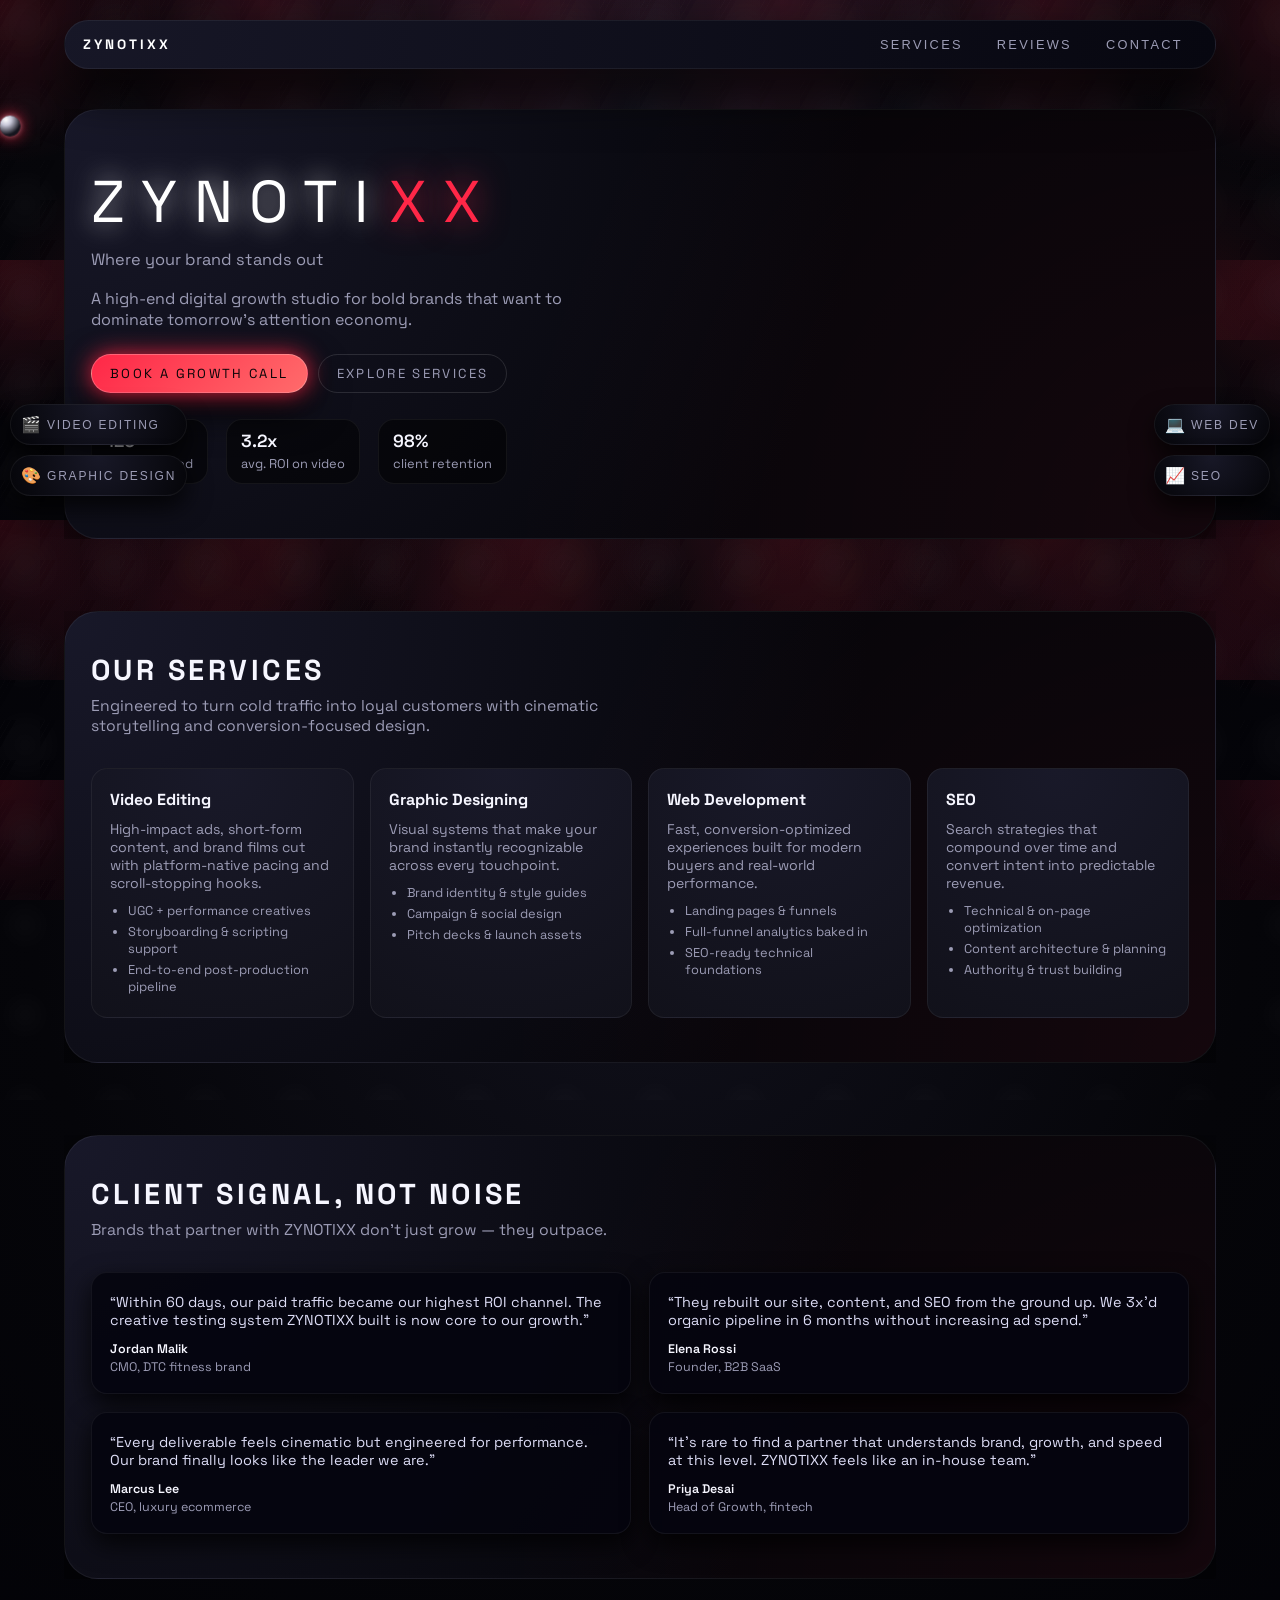
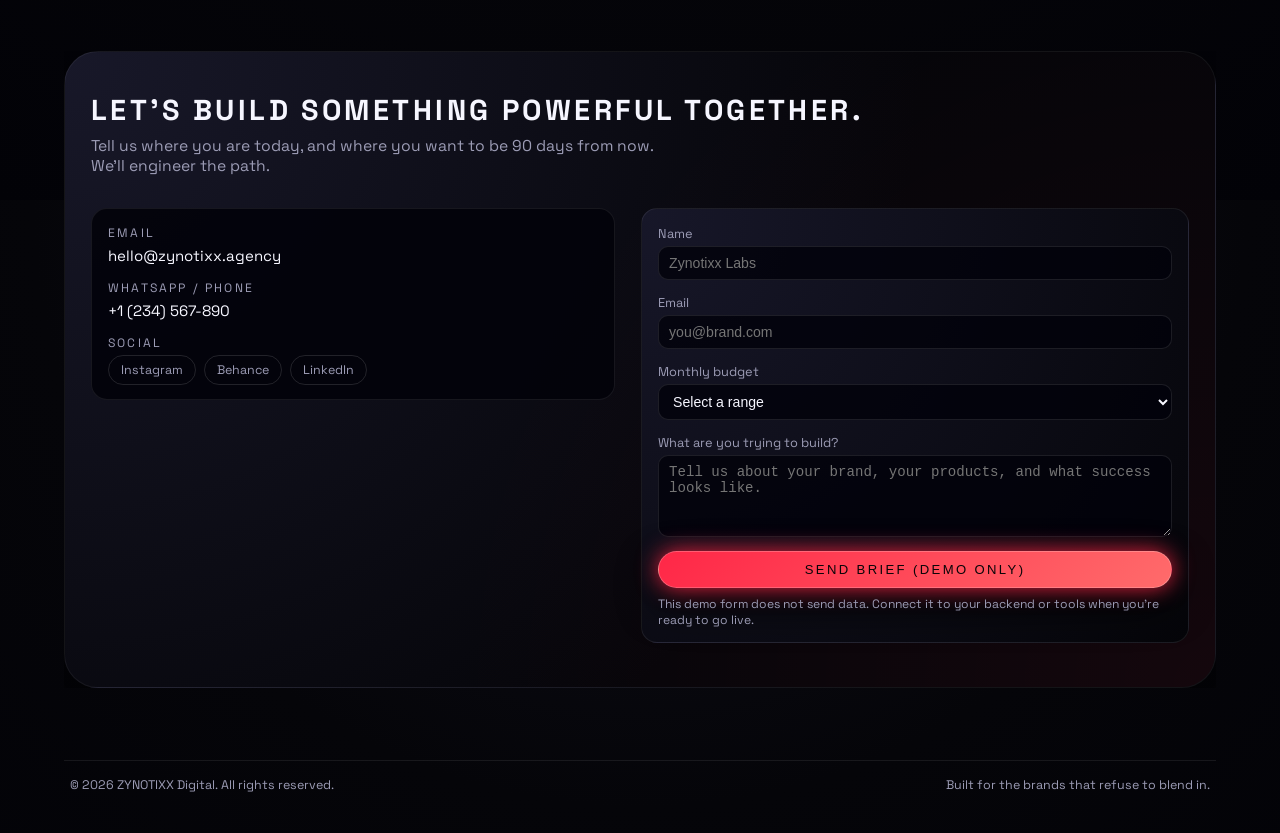
==== index.html @ 00a07950 "Initial ZYNOTIXX website" ====
<!DOCTYPE html>
<html lang="en">
  <head>
    <meta charset="UTF-8" />
    <meta name="viewport" content="width=device-width, initial-scale=1.0" />
    <title>ZYNOTIXX — Futuristic Digital Agency</title>
    <link rel="stylesheet" href="styles.css" />
    <link rel="preconnect" href="https://fonts.googleapis.com" />
    <link rel="preconnect" href="https://fonts.gstatic.com" crossorigin />
    <link
      href="https://fonts.googleapis.com/css2?family=Space+Grotesk:wght@300;400;600;700&display=swap"
      rel="stylesheet"
    />
  </head>
  <body>
    <div class="page-shell">
      <!-- Opening FX overlay -->
      <div class="opening-fx" id="openingFx">
        <div class="cannon cannon-left">
          <div class="cannon-body"></div>
          <div class="cannon-barrel"></div>
        </div>
        <div class="cannon cannon-right">
          <div class="cannon-body"></div>
          <div class="cannon-barrel"></div>
        </div>
        <div class="money-layer" id="moneyLayer"></div>
        <div class="opening-headline">
          <span class="opening-headline-main"
            >You’re in the right place.<br />Time to grow your business.</span
          >
        </div>
      </div>

      <!-- Cursor reactive hex background -->
      <div class="hex-grid" aria-hidden="true"></div>

      <!-- Metallic scroll sphere -->
      <div class="scroll-sphere" id="scrollSphere" aria-hidden="true"></div>

      <!-- Side service icons -->
      <aside class="side-icons side-icons-left">
        <button class="side-icon" data-target="#services">
          <span class="side-icon-glyph">🎬</span>
          <span class="side-icon-label">Video Editing</span>
        </button>
        <button class="side-icon" data-target="#services">
          <span class="side-icon-glyph">🎨</span>
          <span class="side-icon-label">Graphic Design</span>
        </button>
      </aside>
      <aside class="side-icons side-icons-right">
        <button class="side-icon" data-target="#services">
          <span class="side-icon-glyph">💻</span>
          <span class="side-icon-label">Web Dev</span>
        </button>
        <button class="side-icon" data-target="#services">
          <span class="side-icon-glyph">📈</span>
          <span class="side-icon-label">SEO</span>
        </button>
      </aside>

      <!-- Main content -->
      <header class="site-header">
        <div class="logo">ZYNOTIXX</div>
        <nav class="nav">
          <button class="nav-link" data-target="#services">Services</button>
          <button class="nav-link" data-target="#reviews">Reviews</button>
          <button class="nav-link" data-target="#contact">Contact</button>
        </nav>
      </header>

      <main>
        <!-- Hero -->
        <section class="section hero" id="hero" data-section>
          <div class="hero-inner">
            <div class="hero-title">
              <span class="hero-brand-main">
                <span class="hero-brand-zy">ZYNOTI</span
                ><span class="hero-brand-xx">XX</span>
              </span>
              <p class="hero-sub">Where your brand stands out</p>
            </div>
            <p class="hero-tagline">
              A high-end digital growth studio for bold brands that want to
              dominate tomorrow’s attention economy.
            </p>
            <div class="hero-cta-row">
              <a href="#contact" class="btn btn-primary">
                Book a growth call
              </a>
              <a href="#services" class="btn btn-ghost"> Explore services </a>
            </div>
            <div class="hero-metrics">
              <div class="metric">
                <span class="metric-value">120+</span>
                <span class="metric-label">brands scaled</span>
              </div>
              <div class="metric">
                <span class="metric-value">3.2x</span>
                <span class="metric-label">avg. ROI on video</span>
              </div>
              <div class="metric">
                <span class="metric-value">98%</span>
                <span class="metric-label">client retention</span>
              </div>
            </div>
          </div>
        </section>

        <!-- Services -->
        <section class="section section-services" id="services" data-section>
          <div class="section-header">
            <h2 class="section-title">Our Services</h2>
            <p class="section-subtitle">
              Engineered to turn cold traffic into loyal customers with cinematic
              storytelling and conversion-focused design.
            </p>
          </div>
          <div class="services-grid">
            <article class="service-card">
              <div class="service-glow"></div>
              <h3>Video Editing</h3>
              <p>
                High-impact ads, short-form content, and brand films cut with
                platform-native pacing and scroll-stopping hooks.
              </p>
              <ul>
                <li>UGC + performance creatives</li>
                <li>Storyboarding & scripting support</li>
                <li>End-to-end post-production pipeline</li>
              </ul>
            </article>
            <article class="service-card">
              <div class="service-glow"></div>
              <h3>Graphic Designing</h3>
              <p>
                Visual systems that make your brand instantly recognizable across
                every touchpoint.
              </p>
              <ul>
                <li>Brand identity & style guides</li>
                <li>Campaign & social design</li>
                <li>Pitch decks & launch assets</li>
              </ul>
            </article>
            <article class="service-card">
              <div class="service-glow"></div>
              <h3>Web Development</h3>
              <p>
                Fast, conversion-optimized experiences built for modern buyers
                and real-world performance.
              </p>
              <ul>
                <li>Landing pages & funnels</li>
                <li>Full-funnel analytics baked in</li>
                <li>SEO-ready technical foundations</li>
              </ul>
            </article>
            <article class="service-card">
              <div class="service-glow"></div>
              <h3>SEO</h3>
              <p>
                Search strategies that compound over time and convert intent into
                predictable revenue.
              </p>
              <ul>
                <li>Technical & on-page optimization</li>
                <li>Content architecture & planning</li>
                <li>Authority & trust building</li>
              </ul>
            </article>
          </div>
        </section>

        <!-- Reviews -->
        <section class="section section-reviews" id="reviews" data-section>
          <div class="section-header">
            <h2 class="section-title">Client Signal, Not Noise</h2>
            <p class="section-subtitle">
              Brands that partner with ZYNOTIXX don’t just grow — they outpace.
            </p>
          </div>
          <div class="reviews-grid">
            <article class="review-card">
              <p class="review-quote">
                “Within 60 days, our paid traffic became our highest ROI channel.
                The creative testing system ZYNOTIXX built is now core to our
                growth.”
              </p>
              <div class="review-meta">
                <span class="review-name">Jordan Malik</span>
                <span class="review-role">CMO, DTC fitness brand</span>
              </div>
            </article>
            <article class="review-card">
              <p class="review-quote">
                “They rebuilt our site, content, and SEO from the ground up. We
                3x’d organic pipeline in 6 months without increasing ad spend.”
              </p>
              <div class="review-meta">
                <span class="review-name">Elena Rossi</span>
                <span class="review-role">Founder, B2B SaaS</span>
              </div>
            </article>
            <article class="review-card">
              <p class="review-quote">
                “Every deliverable feels cinematic but engineered for
                performance. Our brand finally looks like the leader we are.”
              </p>
              <div class="review-meta">
                <span class="review-name">Marcus Lee</span>
                <span class="review-role">CEO, luxury ecommerce</span>
              </div>
            </article>
            <article class="review-card">
              <p class="review-quote">
                “It’s rare to find a partner that understands brand, growth, and
                speed at this level. ZYNOTIXX feels like an in-house team.”
              </p>
              <div class="review-meta">
                <span class="review-name">Priya Desai</span>
                <span class="review-role">Head of Growth, fintech</span>
              </div>
            </article>
          </div>
        </section>

        <!-- Contact -->
        <section class="section section-contact" id="contact" data-section>
          <div class="section-header">
            <h2 class="section-title">Let’s build something powerful together.</h2>
            <p class="section-subtitle">
              Tell us where you are today, and where you want to be 90 days from
              now. We’ll engineer the path.
            </p>
          </div>
          <div class="contact-layout">
            <div class="contact-details">
              <div class="contact-row">
                <span class="contact-label">Email</span>
                <a href="mailto:hello@zynotixx.agency" class="contact-value"
                  >hello@zynotixx.agency</a
                >
              </div>
              <div class="contact-row">
                <span class="contact-label">WhatsApp / Phone</span>
                <a href="tel:+1234567890" class="contact-value">+1 (234) 567-890</a>
              </div>
              <div class="contact-row">
                <span class="contact-label">Social</span>
                <div class="social-row">
                  <a href="#" class="social-pill">Instagram</a>
                  <a href="#" class="social-pill">Behance</a>
                  <a href="#" class="social-pill">LinkedIn</a>
                </div>
              </div>
            </div>
            <form class="contact-form" autocomplete="off">
              <div class="form-row">
                <label for="name">Name</label>
                <input id="name" name="name" type="text" placeholder="Zynotixx Labs" />
              </div>
              <div class="form-row">
                <label for="email">Email</label>
                <input
                  id="email"
                  name="email"
                  type="email"
                  placeholder="you@brand.com"
                  required
                />
              </div>
              <div class="form-row">
                <label for="budget">Monthly budget</label>
                <select id="budget" name="budget">
                  <option value="">Select a range</option>
                  <option value="3-5k">$3k – $5k</option>
                  <option value="5-10k">$5k – $10k</option>
                  <option value="10-25k">$10k – $25k</option>
                  <option value="25k+">$25k+</option>
                </select>
              </div>
              <div class="form-row">
                <label for="message">What are you trying to build?</label>
                <textarea
                  id="message"
                  name="message"
                  rows="4"
                  placeholder="Tell us about your brand, your products, and what success looks like."
                ></textarea>
              </div>
              <button type="submit" class="btn btn-primary btn-full">
                Send brief (demo only)
              </button>
              <p class="form-note">
                This demo form does not send data. Connect it to your backend or
                tools when you’re ready to go live.
              </p>
            </form>
          </div>
        </section>
      </main>

      <footer class="site-footer">
        <span>© <span id="year"></span> ZYNOTIXX Digital. All rights reserved.</span>
        <span>Built for the brands that refuse to blend in.</span>
      </footer>
    </div>

    <script src="script.js"></script>
  </body>
</html>
---- styles.css ----
:root {
  --bg: #050509;
  --bg-elevated: #0b0b12;
  --bg-soft: #11111a;
  --accent: #ff2747;
  --accent-soft: rgba(255, 39, 71, 0.3);
  --accent-glow: 0 0 32px rgba(255, 39, 71, 0.7);
  --text-main: #f6f6ff;
  --text-soft: #9c9cb5;
  --border-subtle: #202034;
  --radius-lg: 22px;
  --radius-md: 16px;
  --radius-pill: 999px;
  --shadow-soft: 0 24px 80px rgba(0, 0, 0, 0.7);
  --transition-fast: 160ms ease-out;
  --transition-med: 260ms ease-out;
}

*,
*::before,
*::after {
  box-sizing: border-box;
}

html,
body {
  margin: 0;
  padding: 0;
  height: 100%;
}

body {
  font-family: "Space Grotesk", system-ui, -apple-system, BlinkMacSystemFont,
    "Segoe UI", sans-serif;
  background: radial-gradient(circle at top, #11111c 0, #050509 55%, #020207 100%);
  color: var(--text-main);
  min-height: 100vh;
  overflow-x: hidden;
}

body,
button,
input,
select,
textarea {
  color: var(--text-main);
}

.page-shell {
  position: relative;
  min-height: 100vh;
  padding: 20px 5vw 40px;
}

/* Opening FX --------------------------------------------------------------- */

.opening-fx {
  position: fixed;
  inset: 0;
  background: radial-gradient(circle at top, #0f0f1d 0, #020208 60%);
  display: flex;
  align-items: center;
  justify-content: center;
  pointer-events: none;
  z-index: 40;
  opacity: 1;
  transition: opacity 800ms ease-out 200ms;
}

.opening-fx.is-hidden {
  opacity: 0;
}

.opening-headline {
  text-align: center;
  max-width: 720px;
  padding: 28px 32px;
  border-radius: var(--radius-lg);
  border: 1px solid rgba(255, 255, 255, 0.08);
  background: radial-gradient(circle at top, rgba(255, 255, 255, 0.08), #050510);
  box-shadow: 0 0 120px rgba(0, 0, 0, 0.9);
}

.opening-headline-main {
  font-size: clamp(1.4rem, 2.1vw, 1.9rem);
  line-height: 1.35;
  font-weight: 600;
  text-transform: uppercase;
  letter-spacing: 0.07em;
}

.cannon {
  position: absolute;
  bottom: 12px;
  width: 180px;
  height: 140px;
  display: flex;
  align-items: flex-end;
  justify-content: center;
  pointer-events: none;
}

.cannon-left {
  left: 4vw;
  transform-origin: left bottom;
}

.cannon-right {
  right: 4vw;
  transform-origin: right bottom;
}

.cannon-body {
  width: 120px;
  height: 50px;
  background: radial-gradient(circle at top, #2c2c3f, #101018);
  border-radius: 40px;
  border: 1px solid rgba(255, 255, 255, 0.08);
  box-shadow: 0 18px 40px rgba(0, 0, 0, 0.9);
}

.cannon-barrel {
  position: absolute;
  bottom: 40px;
  width: 90px;
  height: 22px;
  background: linear-gradient(90deg, #ff2747, #ff6b6b);
  border-radius: 20px;
  transform-origin: left center;
}

.cannon-right .cannon-barrel {
  transform-origin: right center;
}

.opening-fx.has-fired .cannon-left {
  animation: cannon-kick-left 560ms cubic-bezier(0.19, 1, 0.22, 1) forwards;
}

.opening-fx.has-fired .cannon-right {
  animation: cannon-kick-right 560ms cubic-bezier(0.19, 1, 0.22, 1) forwards;
}

@keyframes cannon-kick-left {
  0% {
    transform: translateY(0) rotate(0deg);
  }
  40% {
    transform: translateY(-10px) rotate(-10deg);
  }
  100% {
    transform: translateY(0) rotate(0deg);
  }
}

@keyframes cannon-kick-right {
  0% {
    transform: translateY(0) rotate(0deg);
  }
  40% {
    transform: translateY(-10px) rotate(10deg);
  }
  100% {
    transform: translateY(0) rotate(0deg);
  }
}

.money-layer {
  position: absolute;
  inset: 0;
  overflow: hidden;
  pointer-events: none;
}

.money-particle {
  position: absolute;
  width: 26px;
  height: 14px;
  background: linear-gradient(135deg, #19ff9c, #0ccf6c);
  border-radius: 4px;
  box-shadow: 0 0 16px rgba(25, 255, 156, 0.7);
  opacity: 0;
}

/* Hex background ----------------------------------------------------------- */

.hex-grid {
  position: fixed;
  inset: 0;
  z-index: -1;
  background-image: radial-gradient(
      circle at 0 0,
      rgba(255, 39, 71, 0.18),
      transparent 45%
    ),
    radial-gradient(circle at 100% 0, rgba(255, 39, 71, 0.16), transparent 50%),
    radial-gradient(circle at 50% 100%, rgba(255, 39, 71, 0.12), transparent 50%),
    linear-gradient(
      120deg,
      transparent 0 7%,
      rgba(255, 255, 255, 0.03) 8%,
      transparent 9% 16%,
      rgba(255, 255, 255, 0.02) 17%,
      transparent 18% 25%,
      rgba(255, 255, 255, 0.01) 26%
    );
  background-size: 260px 260px, 260px 260px, 340px 340px, 40px 40px;
  opacity: 0.85;
}

.hex-grid::before {
  content: "";
  position: absolute;
  inset: -200px;
  background-image: radial-gradient(
      circle,
      rgba(255, 255, 255, 0.13) 0,
      transparent 52%
    );
  background-size: 90px 90px;
  mix-blend-mode: screen;
  opacity: 0.18;
  transform-origin: center;
  animation: hex-pulse 11s ease-in-out infinite alternate;
}

@keyframes hex-pulse {
  0% {
    transform: translate3d(0, 0, 0) scale(1);
  }
  100% {
    transform: translate3d(0, -40px, 0) scale(1.04);
  }
}

/* Metallic Scroll Sphere --------------------------------------------------- */

.scroll-sphere {
  position: fixed;
  width: 52px;
  height: 52px;
  border-radius: 50%;
  background: radial-gradient(circle at 30% 20%, #ffffff, #c7c7d8 25%, #15151e 68%);
  box-shadow:
    0 0 40px rgba(255, 39, 71, 0.9),
    0 0 12px rgba(255, 255, 255, 0.5);
  pointer-events: none;
  z-index: 5;
  opacity: 0;
  transform: translate3d(-80px, 80px, 0) scale(0.4);
}

.scroll-sphere.is-active {
  opacity: 1;
  animation: sphere-flight 850ms cubic-bezier(0.19, 1, 0.22, 1);
}

@keyframes sphere-flight {
  0% {
    transform: translate3d(-80px, 80px, 0) scale(0.4);
  }
  70% {
    transform: translate3d(40vw, -40vh, 0) scale(1);
  }
  100% {
    transform: translate3d(60vw, -60vh, 0) scale(0.7);
    opacity: 0;
  }
}

/* Header / Nav ------------------------------------------------------------- */

.site-header {
  position: sticky;
  top: 12px;
  z-index: 10;
  display: flex;
  align-items: center;
  justify-content: space-between;
  padding: 10px 18px;
  margin-bottom: 26px;
  border-radius: var(--radius-pill);
  background: radial-gradient(circle at top left, #171727, #070710);
  border: 1px solid rgba(255, 255, 255, 0.06);
  backdrop-filter: blur(26px);
  box-shadow: 0 24px 50px rgba(0, 0, 0, 0.75);
}

.logo {
  font-weight: 700;
  letter-spacing: 0.22em;
  font-size: 0.85rem;
  text-transform: uppercase;
  color: #ffffff;
}

.nav {
  display: flex;
  gap: 6px;
}

.nav-link {
  border: none;
  outline: none;
  padding: 6px 14px;
  border-radius: 999px;
  font-size: 0.8rem;
  text-transform: uppercase;
  letter-spacing: 0.18em;
  background: transparent;
  color: var(--text-soft);
  cursor: pointer;
  transition:
    background var(--transition-fast),
    color var(--transition-fast),
    transform var(--transition-fast);
}

.nav-link:hover {
  background: rgba(255, 255, 255, 0.06);
  color: #fff;
  transform: translateY(-1px);
}

/* Side icons --------------------------------------------------------------- */

.side-icons {
  position: fixed;
  top: 50%;
  transform: translateY(-50%);
  display: flex;
  flex-direction: column;
  gap: 10px;
  z-index: 6;
}

.side-icons-left {
  left: 10px;
}

.side-icons-right {
  right: 10px;
}

.side-icon {
  border: 1px solid rgba(255, 255, 255, 0.06);
  background: radial-gradient(circle at top, #181827, #050509);
  border-radius: 999px;
  padding: 10px;
  display: flex;
  align-items: center;
  gap: 6px;
  cursor: pointer;
  box-shadow: 0 12px 24px rgba(0, 0, 0, 0.75);
  transition:
    transform var(--transition-med),
    box-shadow var(--transition-med),
    border-color var(--transition-med),
    background var(--transition-med);
}

.side-icon-glyph {
  font-size: 1rem;
}

.side-icon-label {
  font-size: 0.75rem;
  text-transform: uppercase;
  letter-spacing: 0.15em;
  color: var(--text-soft);
  white-space: nowrap;
}

.side-icon:hover {
  transform: translateY(-3px) scale(1.02);
  border-color: rgba(255, 39, 71, 0.8);
  box-shadow:
    0 0 18px rgba(255, 39, 71, 0.7),
    0 16px 32px rgba(0, 0, 0, 0.9);
  background: radial-gradient(circle at top, #20172b, #050509);
}

/* Sections ----------------------------------------------------------------- */

.section {
  position: relative;
  margin: 72px auto;
  padding: 40px 26px 44px;
  max-width: 1160px;
  border-radius: 34px;
  background: radial-gradient(circle at top left, #181829, #050509 65%);
  border: 1px solid rgba(255, 255, 255, 0.06);
  box-shadow: var(--shadow-soft);
  overflow: hidden;
}

.section::before {
  content: "";
  position: absolute;
  inset: 0;
  background: radial-gradient(
    circle at bottom right,
    rgba(255, 39, 71, 0.18),
    transparent 58%
  );
  opacity: 0.34;
  pointer-events: none;
}

.section-header {
  position: relative;
  z-index: 1;
  margin-bottom: 32px;
}

.section-title {
  font-size: 1.8rem;
  margin: 0 0 8px;
  letter-spacing: 0.12em;
  text-transform: uppercase;
}

.section-subtitle {
  margin: 0;
  color: var(--text-soft);
  max-width: 580px;
  font-size: 0.98rem;
}

/* Hero --------------------------------------------------------------------- */

.hero {
  margin-top: 40px;
  padding-top: 54px;
  padding-bottom: 54px;
}

.hero-inner {
  position: relative;
  z-index: 1;
}

.hero-title {
  margin-bottom: 16px;
}

.hero-brand-main {
  display: inline-flex;
  align-items: baseline;
  gap: 4px;
  font-size: clamp(2.8rem, 4.6vw, 4.2rem);
  letter-spacing: 0.28em;
  text-transform: uppercase;
}

.hero-brand-zy {
  color: #ffffff;
  text-shadow: 0 0 26px rgba(255, 255, 255, 0.7);
}

.hero-brand-xx {
  color: var(--accent);
  text-shadow: var(--accent-glow);
}

.hero-sub {
  margin: 10px 0 0;
  font-size: 1.02rem;
  color: var(--text-soft);
}

.hero-tagline {
  margin: 18px 0 24px;
  font-size: 1rem;
  max-width: 540px;
  color: var(--text-soft);
}

.hero-cta-row {
  display: flex;
  flex-wrap: wrap;
  gap: 10px;
  margin-bottom: 26px;
}

.hero-metrics {
  display: flex;
  flex-wrap: wrap;
  gap: 18px;
}

.metric {
  padding: 10px 14px;
  border-radius: 16px;
  border: 1px solid rgba(255, 255, 255, 0.06);
  background: rgba(0, 0, 0, 0.5);
}

.metric-value {
  display: block;
  font-weight: 600;
  font-size: 1.1rem;
}

.metric-label {
  font-size: 0.8rem;
  color: var(--text-soft);
}

/* Buttons ------------------------------------------------------------------ */

.btn {
  display: inline-flex;
  align-items: center;
  justify-content: center;
  gap: 8px;
  padding: 10px 18px;
  border-radius: 999px;
  font-size: 0.82rem;
  letter-spacing: 0.18em;
  text-transform: uppercase;
  border: 1px solid transparent;
  cursor: pointer;
  text-decoration: none;
  transition:
    transform var(--transition-med),
    box-shadow var(--transition-med),
    background var(--transition-med),
    color var(--transition-med),
    border-color var(--transition-med);
}

.btn-primary {
  background: linear-gradient(135deg, #ff2747, #ff6b6b);
  color: #0a0508;
  border-color: rgba(255, 255, 255, 0.22);
  box-shadow:
    0 0 22px rgba(255, 39, 71, 0.9),
    0 16px 40px rgba(0, 0, 0, 0.9);
}

.btn-primary:hover {
  transform: translateY(-2px) scale(1.03);
  box-shadow:
    0 0 30px rgba(255, 39, 71, 1),
    0 24px 52px rgba(0, 0, 0, 0.95);
}

.btn-ghost {
  background: transparent;
  color: var(--text-soft);
  border-color: rgba(255, 255, 255, 0.12);
}

.btn-ghost:hover {
  background: rgba(255, 255, 255, 0.06);
  color: #fff;
  transform: translateY(-2px);
}

.btn-full {
  width: 100%;
}

/* Services ----------------------------------------------------------------- */

.services-grid {
  position: relative;
  z-index: 1;
  display: grid;
  grid-template-columns: repeat(4, minmax(0, 1fr));
  gap: 16px;
}

.service-card {
  position: relative;
  padding: 20px 18px 22px;
  border-radius: var(--radius-md);
  background: radial-gradient(circle at top, #191929, var(--bg-soft));
  border: 1px solid rgba(255, 255, 255, 0.06);
  overflow: hidden;
  cursor: default;
  transition:
    transform var(--transition-med),
    box-shadow var(--transition-med),
    border-color var(--transition-med),
    background var(--transition-med);
}

.service-card h3 {
  margin: 0 0 10px;
  font-size: 1rem;
}

.service-card p {
  margin: 0 0 10px;
  font-size: 0.88rem;
  color: var(--text-soft);
}

.service-card ul {
  margin: 0;
  padding-left: 18px;
  font-size: 0.8rem;
  color: var(--text-soft);
}

.service-card li + li {
  margin-top: 4px;
}

.service-glow {
  position: absolute;
  inset: -40%;
  background: radial-gradient(circle at 0 0, var(--accent-soft), transparent 58%);
  mix-blend-mode: screen;
  opacity: 0;
  transition: opacity var(--transition-med);
}

.service-card:hover {
  transform: translateY(-6px);
  border-color: rgba(255, 39, 71, 0.9);
  box-shadow:
    0 0 30px rgba(255, 39, 71, 0.5),
    0 26px 70px rgba(0, 0, 0, 0.95);
  background: radial-gradient(circle at top left, #24182b, var(--bg-soft));
}

.service-card:hover .service-glow {
  opacity: 1;
}

/* Reviews ------------------------------------------------------------------ */

.reviews-grid {
  position: relative;
  z-index: 1;
  display: grid;
  grid-template-columns: repeat(2, minmax(0, 1fr));
  gap: 18px;
}

.review-card {
  padding: 20px 18px 18px;
  border-radius: var(--radius-md);
  background: rgba(5, 5, 15, 0.9);
  border: 1px solid rgba(255, 255, 255, 0.06);
  box-shadow: 0 10px 26px rgba(0, 0, 0, 0.8);
  transition:
    transform var(--transition-med),
    box-shadow var(--transition-med),
    border-color var(--transition-med),
    background var(--transition-med);
}

.review-quote {
  margin: 0 0 12px;
  font-size: 0.9rem;
  color: #ddddf6;
}

.review-meta {
  display: flex;
  flex-direction: column;
  gap: 2px;
  font-size: 0.78rem;
}

.review-name {
  font-weight: 600;
}

.review-role {
  color: var(--text-soft);
}

.review-card:hover {
  transform: translateY(-6px);
  border-color: rgba(255, 255, 255, 0.16);
  box-shadow:
    0 0 20px rgba(255, 255, 255, 0.08),
    0 20px 50px rgba(0, 0, 0, 0.9);
  background: radial-gradient(circle at top left, #191927, #05050d);
}

/* Contact ------------------------------------------------------------------ */

.contact-layout {
  position: relative;
  z-index: 1;
  display: grid;
  grid-template-columns: minmax(0, 1.1fr) minmax(0, 1.15fr);
  gap: 26px;
  align-items: flex-start;
}

.contact-details {
  padding: 16px 16px 14px;
  border-radius: var(--radius-md);
  border: 1px solid rgba(255, 255, 255, 0.08);
  background: rgba(3, 3, 10, 0.9);
}

.contact-row + .contact-row {
  margin-top: 14px;
}

.contact-label {
  display: block;
  font-size: 0.76rem;
  text-transform: uppercase;
  letter-spacing: 0.18em;
  color: var(--text-soft);
  margin-bottom: 4px;
}

.contact-value {
  font-size: 0.94rem;
  text-decoration: none;
  color: var(--text-main);
}

.contact-value:hover {
  color: var(--accent);
}

.social-row {
  display: flex;
  flex-wrap: wrap;
  gap: 8px;
}

.social-pill {
  display: inline-flex;
  align-items: center;
  justify-content: center;
  padding: 6px 12px;
  border-radius: var(--radius-pill);
  border: 1px solid rgba(255, 255, 255, 0.12);
  font-size: 0.78rem;
  color: var(--text-soft);
  text-decoration: none;
  transition:
    background var(--transition-fast),
    color var(--transition-fast),
    border-color var(--transition-fast),
    transform var(--transition-fast);
}

.social-pill:hover {
  background: rgba(255, 255, 255, 0.08);
  color: #fff;
  border-color: rgba(255, 39, 71, 0.8);
  transform: translateY(-1px);
}

.contact-form {
  padding: 16px 16px 14px;
  border-radius: var(--radius-md);
  border: 1px solid rgba(255, 255, 255, 0.08);
  background: radial-gradient(circle at top left, #171729, #050509);
}

.form-row {
  display: flex;
  flex-direction: column;
  gap: 4px;
  margin-bottom: 14px;
}

.form-row label {
  font-size: 0.8rem;
  color: var(--text-soft);
}

input,
select,
textarea {
  border-radius: 10px;
  border: 1px solid rgba(255, 255, 255, 0.1);
  background: rgba(2, 2, 10, 0.8);
  padding: 8px 10px;
  font-size: 0.88rem;
  outline: none;
  transition:
    border-color var(--transition-fast),
    box-shadow var(--transition-fast),
    background var(--transition-fast);
}

input:focus,
select:focus,
textarea:focus {
  border-color: rgba(255, 39, 71, 0.9);
  box-shadow: 0 0 0 1px rgba(255, 39, 71, 0.9);
  background: rgba(4, 4, 14, 0.95);
}

.form-note {
  margin: 8px 0 0;
  font-size: 0.76rem;
  color: var(--text-soft);
}

/* Footer ------------------------------------------------------------------- */

.site-footer {
  max-width: 1160px;
  margin: 24px auto 0;
  padding: 16px 6px 0;
  border-top: 1px solid rgba(255, 255, 255, 0.08);
  font-size: 0.78rem;
  color: var(--text-soft);
  display: flex;
  flex-wrap: wrap;
  gap: 8px;
  justify-content: space-between;
}

/* Section unfold effect (pseudo) ------------------------------------------- */

[data-section] {
  opacity: 0;
  transform-origin: bottom left;
  transform: perspective(900px) rotateX(7deg) translateY(40px);
  clip-path: polygon(0 4%, 100% 0, 100% 100%, 0 100%);
  transition:
    opacity 580ms cubic-bezier(0.19, 1, 0.22, 1),
    transform 580ms cubic-bezier(0.19, 1, 0.22, 1),
    clip-path 580ms cubic-bezier(0.19, 1, 0.22, 1);
}

[data-section].is-visible {
  opacity: 1;
  transform: perspective(900px) rotateX(0deg) translateY(0);
  clip-path: polygon(0 0, 100% 0, 100% 100%, 0 100%);
}

/* Responsive --------------------------------------------------------------- */

@media (max-width: 960px) {
  .page-shell {
    padding-inline: 16px;
  }

  .section {
    padding-inline: 18px;
  }

  .services-grid {
    grid-template-columns: repeat(2, minmax(0, 1fr));
  }

  .contact-layout {
    grid-template-columns: minmax(0, 1fr);
  }

  .contact-details,
  .contact-form {
    padding-inline: 14px;
  }
}

@media (max-width: 720px) {
  .site-header {
    padding-inline: 14px;
  }

  .nav-link {
    display: none;
  }

  .section {
    margin-block: 44px;
  }

  .hero-brand-main {
    letter-spacing: 0.16em;
  }

  .hero-metrics {
    gap: 10px;
  }

  .metric {
    padding: 8px 10px;
  }

  .services-grid {
    grid-template-columns: minmax(0, 1fr);
  }

  .reviews-grid {
    grid-template-columns: minmax(0, 1fr);
  }

  .side-icons {
    display: none;
  }

  .opening-headline {
    margin-inline: 16px;
  }
}

@media (max-width: 520px) {
  .logo {
    font-size: 0.78rem;
    letter-spacing: 0.18em;
  }

  .hero {
    padding-inline: 16px;
  }
}
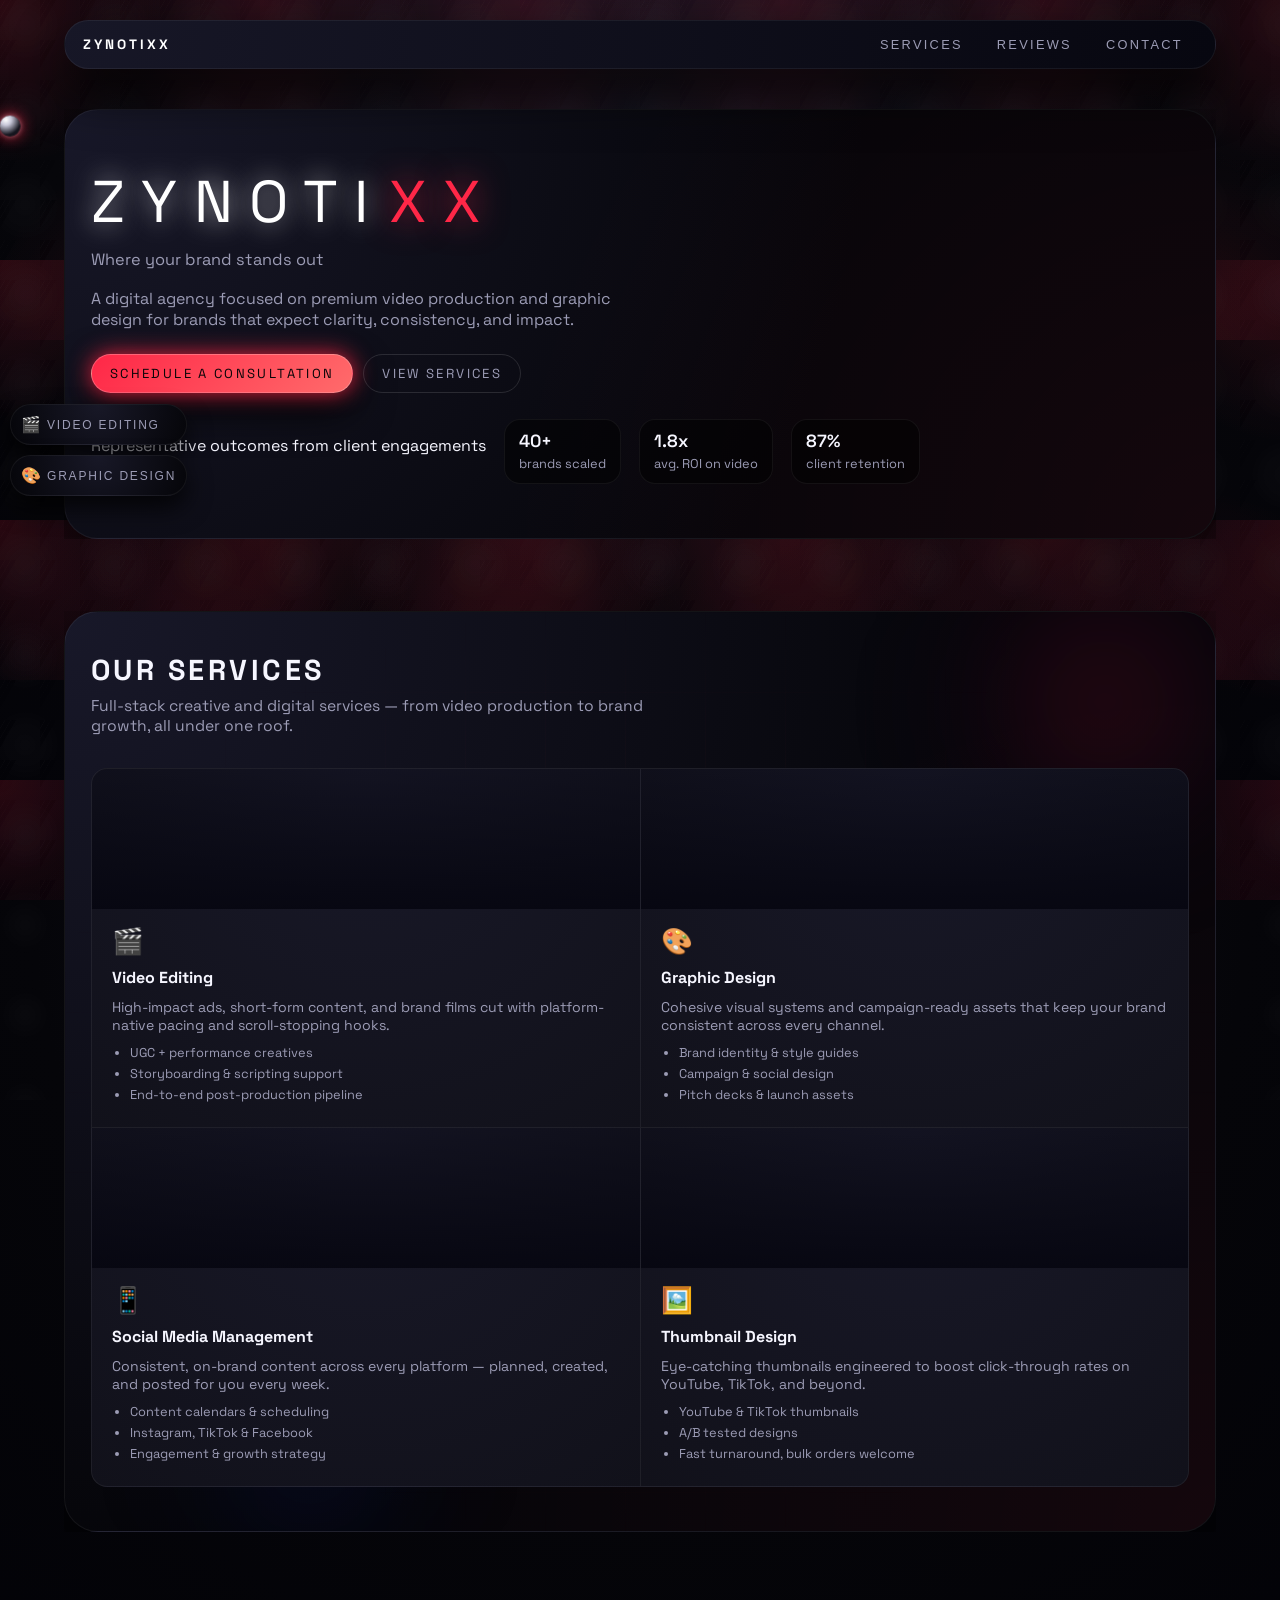
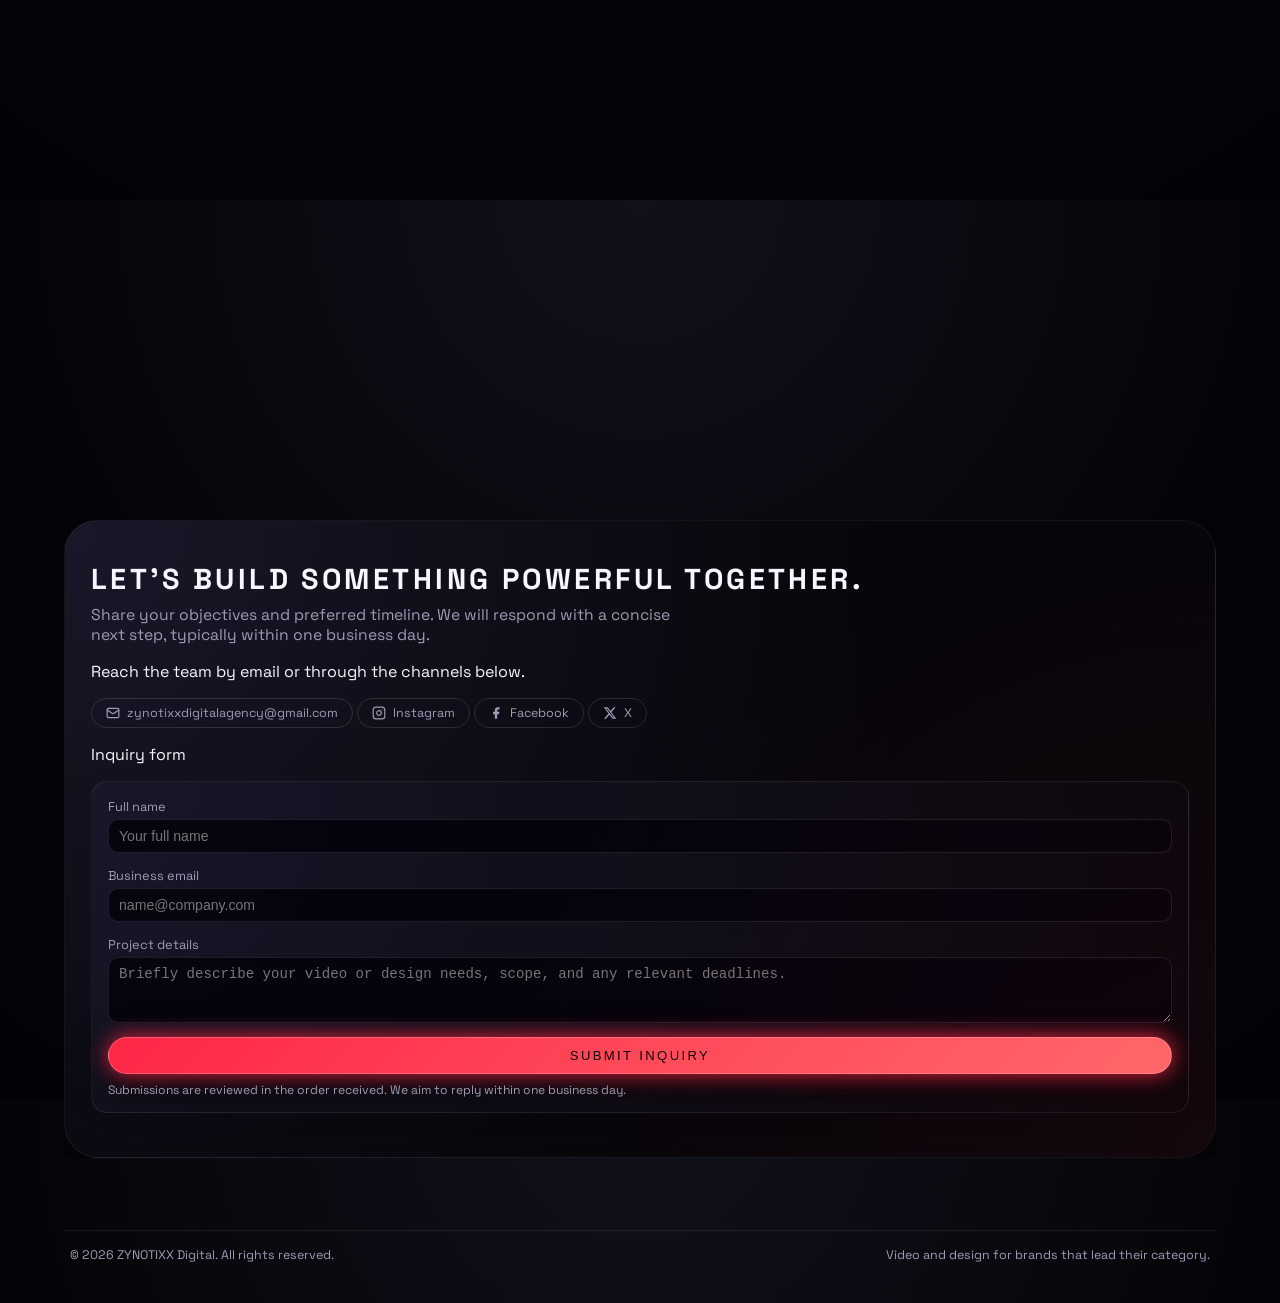
==== commit 9f6a3a13: "Update site" ====
--- a/index.html
+++ b/index.html
@@ -3,7 +3,7 @@
   <head>
     <meta charset="UTF-8" />
     <meta name="viewport" content="width=device-width, initial-scale=1.0" />
-    <title>ZYNOTIXX — Futuristic Digital Agency</title>
+    <title>ZYNOTIXX &mdash; Futuristic Digital Agency</title>
     <link rel="stylesheet" href="styles.css" />
     <link rel="preconnect" href="https://fonts.googleapis.com" />
     <link rel="preconnect" href="https://fonts.gstatic.com" crossorigin />
@@ -14,7 +14,6 @@
   </head>
   <body>
     <div class="page-shell">
-      <!-- Opening FX overlay -->
       <div class="opening-fx" id="openingFx">
         <div class="cannon cannon-left">
           <div class="cannon-body"></div>
@@ -27,166 +26,155 @@
         <div class="money-layer" id="moneyLayer"></div>
         <div class="opening-headline">
           <span class="opening-headline-main"
-            >You’re in the right place.<br />Time to grow your business.</span
+            >You&rsquo;re in the right place.<br />Time to grow your business.</span
           >
         </div>
       </div>
 
-      <!-- Cursor reactive hex background -->
       <div class="hex-grid" aria-hidden="true"></div>
-
-      <!-- Metallic scroll sphere -->
       <div class="scroll-sphere" id="scrollSphere" aria-hidden="true"></div>
 
-      <!-- Side service icons -->
       <aside class="side-icons side-icons-left">
-        <button class="side-icon" data-target="#services">
-          <span class="side-icon-glyph">🎬</span>
+        <button type="button" class="side-icon" data-target="#services">
+          <span class="side-icon-glyph" aria-hidden="true">&#127916;</span>
           <span class="side-icon-label">Video Editing</span>
         </button>
-        <button class="side-icon" data-target="#services">
-          <span class="side-icon-glyph">🎨</span>
+        <button type="button" class="side-icon" data-target="#services">
+          <span class="side-icon-glyph" aria-hidden="true">&#127912;</span>
           <span class="side-icon-label">Graphic Design</span>
         </button>
       </aside>
-      <aside class="side-icons side-icons-right">
-        <button class="side-icon" data-target="#services">
-          <span class="side-icon-glyph">💻</span>
-          <span class="side-icon-label">Web Dev</span>
-        </button>
-        <button class="side-icon" data-target="#services">
-          <span class="side-icon-glyph">📈</span>
-          <span class="side-icon-label">SEO</span>
-        </button>
-      </aside>
-
-      <!-- Main content -->
+
       <header class="site-header">
         <div class="logo">ZYNOTIXX</div>
         <nav class="nav">
-          <button class="nav-link" data-target="#services">Services</button>
-          <button class="nav-link" data-target="#reviews">Reviews</button>
-          <button class="nav-link" data-target="#contact">Contact</button>
+          <button type="button" class="nav-link" data-target="#services">Services</button>
+          <button type="button" class="nav-link" data-target="#reviews">Reviews</button>
+          <button type="button" class="nav-link" data-target="#contact">Contact</button>
         </nav>
       </header>
 
       <main>
-        <!-- Hero -->
         <section class="section hero" id="hero" data-section>
           <div class="hero-inner">
             <div class="hero-title">
               <span class="hero-brand-main">
-                <span class="hero-brand-zy">ZYNOTI</span
-                ><span class="hero-brand-xx">XX</span>
+                <span class="hero-brand-zy">ZYNOTI</span><span class="hero-brand-xx">XX</span>
               </span>
               <p class="hero-sub">Where your brand stands out</p>
             </div>
             <p class="hero-tagline">
-              A high-end digital growth studio for bold brands that want to
-              dominate tomorrow’s attention economy.
+              A digital agency focused on premium video production and graphic
+              design for brands that expect clarity, consistency, and impact.
             </p>
             <div class="hero-cta-row">
-              <a href="#contact" class="btn btn-primary">
-                Book a growth call
-              </a>
-              <a href="#services" class="btn btn-ghost"> Explore services </a>
+              <a href="#contact" class="btn btn-primary">Schedule a consultation</a>
+              <a href="#services" class="btn btn-ghost">View services</a>
             </div>
             <div class="hero-metrics">
+              <p class="hero-metrics-eyebrow">Representative outcomes from client engagements</p>
               <div class="metric">
-                <span class="metric-value">120+</span>
+                <span class="metric-value">40+</span>
                 <span class="metric-label">brands scaled</span>
               </div>
               <div class="metric">
-                <span class="metric-value">3.2x</span>
+                <span class="metric-value">1.8x</span>
                 <span class="metric-label">avg. ROI on video</span>
               </div>
               <div class="metric">
-                <span class="metric-value">98%</span>
+                <span class="metric-value">87%</span>
                 <span class="metric-label">client retention</span>
               </div>
             </div>
           </div>
         </section>
 
-        <!-- Services -->
         <section class="section section-services" id="services" data-section>
+          <!-- Futuristic background FX -->
+          <div class="services-bg-fx" aria-hidden="true">
+            <div class="services-orb services-orb-1"></div>
+            <div class="services-orb services-orb-2"></div>
+            <div class="services-circuit"></div>
+          </div>
           <div class="section-header">
             <h2 class="section-title">Our Services</h2>
             <p class="section-subtitle">
-              Engineered to turn cold traffic into loyal customers with cinematic
-              storytelling and conversion-focused design.
+              Full-stack creative and digital services — from video production
+              to brand growth, all under one roof.
             </p>
           </div>
           <div class="services-grid">
-            <article class="service-card">
-              <div class="service-glow"></div>
-              <h3>Video Editing</h3>
-              <p>
-                High-impact ads, short-form content, and brand films cut with
-                platform-native pacing and scroll-stopping hooks.
-              </p>
-              <ul>
-                <li>UGC + performance creatives</li>
-                <li>Storyboarding & scripting support</li>
-                <li>End-to-end post-production pipeline</li>
-              </ul>
-            </article>
-            <article class="service-card">
-              <div class="service-glow"></div>
-              <h3>Graphic Designing</h3>
-              <p>
-                Visual systems that make your brand instantly recognizable across
-                every touchpoint.
-              </p>
-              <ul>
-                <li>Brand identity & style guides</li>
-                <li>Campaign & social design</li>
-                <li>Pitch decks & launch assets</li>
-              </ul>
-            </article>
-            <article class="service-card">
-              <div class="service-glow"></div>
-              <h3>Web Development</h3>
-              <p>
-                Fast, conversion-optimized experiences built for modern buyers
-                and real-world performance.
-              </p>
-              <ul>
-                <li>Landing pages & funnels</li>
-                <li>Full-funnel analytics baked in</li>
-                <li>SEO-ready technical foundations</li>
-              </ul>
-            </article>
-            <article class="service-card">
-              <div class="service-glow"></div>
-              <h3>SEO</h3>
-              <p>
-                Search strategies that compound over time and convert intent into
-                predictable revenue.
-              </p>
-              <ul>
-                <li>Technical & on-page optimization</li>
-                <li>Content architecture & planning</li>
-                <li>Authority & trust building</li>
-              </ul>
-            </article>
-          </div>
-        </section>
-
-        <!-- Reviews -->
+            <article class="service-card service-card--video">
+              <div class="service-glow"></div>
+              <div class="service-card-img" style="background-image: url('https://images.unsplash.com/photo-1574717024653-61fd2cf4d44d?w=600&q=80&fit=crop')"></div>
+              <div class="service-card-body">
+                <div class="service-icon">🎬</div>
+                <h3>Video Editing</h3>
+                <p>High-impact ads, short-form content, and brand films cut with platform-native pacing and scroll-stopping hooks.</p>
+                <ul>
+                  <li>UGC + performance creatives</li>
+                  <li>Storyboarding &amp; scripting support</li>
+                  <li>End-to-end post-production pipeline</li>
+                </ul>
+              </div>
+            </article>
+            <article class="service-card service-card--graphics">
+              <div class="service-glow"></div>
+              <div class="service-card-img" style="background-image: url('https://images.unsplash.com/photo-1561070791-2526d30994b5?w=600&q=80&fit=crop')"></div>
+              <div class="service-card-body">
+                <div class="service-icon">🎨</div>
+                <h3>Graphic Design</h3>
+                <p>Cohesive visual systems and campaign-ready assets that keep your brand consistent across every channel.</p>
+                <ul>
+                  <li>Brand identity &amp; style guides</li>
+                  <li>Campaign &amp; social design</li>
+                  <li>Pitch decks &amp; launch assets</li>
+                </ul>
+              </div>
+            </article>
+            <article class="service-card service-card--social">
+              <div class="service-glow"></div>
+              <div class="service-card-img" style="background-image: url('https://images.unsplash.com/photo-1611162617213-7d7a39e9b1d7?w=600&q=80&fit=crop')"></div>
+              <div class="service-card-body">
+                <div class="service-icon">📱</div>
+                <h3>Social Media Management</h3>
+                <p>Consistent, on-brand content across every platform — planned, created, and posted for you every week.</p>
+                <ul>
+                  <li>Content calendars &amp; scheduling</li>
+                  <li>Instagram, TikTok &amp; Facebook</li>
+                  <li>Engagement &amp; growth strategy</li>
+                </ul>
+              </div>
+            </article>
+            <article class="service-card service-card--thumb">
+              <div class="service-glow"></div>
+              <div class="service-card-img" style="background-image: url('https://images.unsplash.com/photo-1626785774573-4b799315345d?w=600&q=80&fit=crop')"></div>
+              <div class="service-card-body">
+                <div class="service-icon">🖼️</div>
+                <h3>Thumbnail Design</h3>
+                <p>Eye-catching thumbnails engineered to boost click-through rates on YouTube, TikTok, and beyond.</p>
+                <ul>
+                  <li>YouTube &amp; TikTok thumbnails</li>
+                  <li>A/B tested designs</li>
+                  <li>Fast turnaround, bulk orders welcome</li>
+                </ul>
+              </div>
+            </article>
+          </div>
+        </section>
+
         <section class="section section-reviews" id="reviews" data-section>
           <div class="section-header">
-            <h2 class="section-title">Client Signal, Not Noise</h2>
+            <h2 class="section-title">What clients say</h2>
             <p class="section-subtitle">
-              Brands that partner with ZYNOTIXX don’t just grow — they outpace.
+              Feedback from partners who rely on us for video and design at scale.
             </p>
           </div>
           <div class="reviews-grid">
             <article class="review-card">
               <p class="review-quote">
-                “Within 60 days, our paid traffic became our highest ROI channel.
-                The creative testing system ZYNOTIXX built is now core to our
-                growth.”
+                &ldquo;Within 60 days, our paid traffic became our highest ROI channel.
+                The creative testing system ZYNOTIXX built is now core to our growth.&rdquo;
               </p>
               <div class="review-meta">
                 <span class="review-name">Jordan Malik</span>
@@ -195,8 +183,8 @@
             </article>
             <article class="review-card">
               <p class="review-quote">
-                “They rebuilt our site, content, and SEO from the ground up. We
-                3x’d organic pipeline in 6 months without increasing ad spend.”
+                &ldquo;Their design system and motion assets cut our campaign turnaround
+                in half. Creative is finally on-brand without constant rework.&rdquo;
               </p>
               <div class="review-meta">
                 <span class="review-name">Elena Rossi</span>
@@ -205,8 +193,8 @@
             </article>
             <article class="review-card">
               <p class="review-quote">
-                “Every deliverable feels cinematic but engineered for
-                performance. Our brand finally looks like the leader we are.”
+                &ldquo;Every deliverable feels cinematic but engineered for
+                performance. Our brand finally looks like the leader we are.&rdquo;
               </p>
               <div class="review-meta">
                 <span class="review-name">Marcus Lee</span>
@@ -215,8 +203,8 @@
             </article>
             <article class="review-card">
               <p class="review-quote">
-                “It’s rare to find a partner that understands brand, growth, and
-                speed at this level. ZYNOTIXX feels like an in-house team.”
+                &ldquo;It&rsquo;s rare to find a partner that understands brand, growth, and
+                speed at this level. ZYNOTIXX feels like an in-house team.&rdquo;
               </p>
               <div class="review-meta">
                 <span class="review-name">Priya Desai</span>
@@ -226,76 +214,67 @@
           </div>
         </section>
 
-        <!-- Contact -->
         <section class="section section-contact" id="contact" data-section>
-          <div class="section-header">
-            <h2 class="section-title">Let’s build something powerful together.</h2>
-            <p class="section-subtitle">
-              Tell us where you are today, and where you want to be 90 days from
-              now. We’ll engineer the path.
-            </p>
-          </div>
-          <div class="contact-layout">
-            <div class="contact-details">
-              <div class="contact-row">
-                <span class="contact-label">Email</span>
-                <a href="mailto:hello@zynotixx.agency" class="contact-value"
-                  >hello@zynotixx.agency</a
-                >
-              </div>
-              <div class="contact-row">
-                <span class="contact-label">WhatsApp / Phone</span>
-                <a href="tel:+1234567890" class="contact-value">+1 (234) 567-890</a>
-              </div>
-              <div class="contact-row">
-                <span class="contact-label">Social</span>
-                <div class="social-row">
-                  <a href="#" class="social-pill">Instagram</a>
-                  <a href="#" class="social-pill">Behance</a>
-                  <a href="#" class="social-pill">LinkedIn</a>
-                </div>
-              </div>
-            </div>
-            <form class="contact-form" autocomplete="off">
+          <div class="contact-panel contact-panel-unified">
+            <header class="contact-panel-header">
+              <h2 class="section-title contact-panel-title">
+                Let&rsquo;s build something powerful together.
+              </h2>
+              <p class="section-subtitle contact-panel-subtitle">
+                Share your objectives and preferred timeline. We will respond with
+                a concise next step, typically within one business day.
+              </p>
+            </header>
+            <div class="contact-panel-connect">
+              <p class="contact-panel-lead">
+                Reach the team by email or through the channels below.
+              </p>
+              <div class="contact-links-row">
+                <a href="mailto:zynotixxdigitalagency@gmail.com" class="social-pill social-pill-email">
+                  <svg class="social-icon" viewBox="0 0 24 24" fill="none" stroke="currentColor" stroke-width="2" stroke-linecap="round" stroke-linejoin="round" aria-hidden="true"><rect x="2" y="4" width="20" height="16" rx="2"/><path d="m22 7-8.97 5.7a1.94 1.94 0 0 1-2.06 0L2 7"/></svg>
+                  zynotixxdigitalagency@gmail.com
+                </a>
+                <a href="https://www.instagram.com/zynotixx_agency/" class="social-pill social-pill-instagram" target="_blank" rel="noopener noreferrer">
+                  <svg class="social-icon" viewBox="0 0 24 24" fill="none" stroke="currentColor" stroke-width="2" stroke-linecap="round" stroke-linejoin="round" aria-hidden="true"><rect x="2" y="2" width="20" height="20" rx="5" ry="5"/><path d="M16 11.37A4 4 0 1 1 12.63 8 4 4 0 0 1 16 11.37z"/><line x1="17.5" y1="6.5" x2="17.51" y2="6.5"/></svg>
+                  Instagram
+                </a>
+                <a href="https://www.facebook.com/people/Zynotixx-Digital-Agency/61579938350349/" class="social-pill social-pill-facebook" target="_blank" rel="noopener noreferrer">
+                  <svg class="social-icon" viewBox="0 0 24 24" fill="currentColor" aria-hidden="true"><path d="M18 2h-3a5 5 0 0 0-5 5v3H7v4h3v8h4v-8h3l1-4h-4V7a1 1 0 0 1 1-1h3z"/></svg>
+                  Facebook
+                </a>
+                <a href="https://x.com/ZynotixxAgency" class="social-pill social-pill-x" target="_blank" rel="noopener noreferrer">
+                  <svg class="social-icon" viewBox="0 0 24 24" fill="currentColor" aria-hidden="true"><path d="M18.244 2.25h3.308l-7.227 8.26 8.502 11.24H16.17l-5.214-6.817L4.99 21.75H1.68l7.73-8.835L1.254 2.25H8.08l4.713 6.231zm-1.161 17.52h1.833L7.084 4.126H5.117z"/></svg>
+                  X
+                </a>
+              </div>
+            </div>
+            <p class="contact-form-label">Inquiry form</p>
+            <form
+              class="contact-form contact-form-panel"
+              autocomplete="off"
+              action="https://formspree.io/f/xeeppqyl"
+              method="POST"
+            >
+              <input type="hidden" name="_subject" value="Website inquiry - ZYNOTIXX" />
+              <p class="form-honeypot" aria-hidden="true">
+                <label for="website">Leave empty</label>
+                <input id="website" type="text" name="_gotcha" tabindex="-1" autocomplete="off" />
+              </p>
               <div class="form-row">
-                <label for="name">Name</label>
-                <input id="name" name="name" type="text" placeholder="Zynotixx Labs" />
+                <label for="name">Full name</label>
+                <input id="name" name="name" type="text" placeholder="Your full name" autocomplete="name" required />
               </div>
               <div class="form-row">
-                <label for="email">Email</label>
-                <input
-                  id="email"
-                  name="email"
-                  type="email"
-                  placeholder="you@brand.com"
-                  required
-                />
+                <label for="email">Business email</label>
+                <input id="email" name="email" type="email" placeholder="name@company.com" autocomplete="email" inputmode="email" required />
               </div>
               <div class="form-row">
-                <label for="budget">Monthly budget</label>
-                <select id="budget" name="budget">
-                  <option value="">Select a range</option>
-                  <option value="3-5k">$3k – $5k</option>
-                  <option value="5-10k">$5k – $10k</option>
-                  <option value="10-25k">$10k – $25k</option>
-                  <option value="25k+">$25k+</option>
-                </select>
-              </div>
-              <div class="form-row">
-                <label for="message">What are you trying to build?</label>
-                <textarea
-                  id="message"
-                  name="message"
-                  rows="4"
-                  placeholder="Tell us about your brand, your products, and what success looks like."
-                ></textarea>
-              </div>
-              <button type="submit" class="btn btn-primary btn-full">
-                Send brief (demo only)
-              </button>
+                <label for="message">Project details</label>
+                <textarea id="message" name="message" rows="3" placeholder="Briefly describe your video or design needs, scope, and any relevant deadlines." required></textarea>
+              </div>
+              <button type="submit" class="btn btn-primary btn-full">Submit inquiry</button>
               <p class="form-note">
-                This demo form does not send data. Connect it to your backend or
-                tools when you’re ready to go live.
+                Submissions are reviewed in the order received. We aim to reply within one business day.
               </p>
             </form>
           </div>
@@ -303,12 +282,11 @@
       </main>
 
       <footer class="site-footer">
-        <span>© <span id="year"></span> ZYNOTIXX Digital. All rights reserved.</span>
-        <span>Built for the brands that refuse to blend in.</span>
+        <span>&copy; <span id="year"></span> ZYNOTIXX Digital. All rights reserved.</span>
+        <span>Video and design for brands that lead their category.</span>
       </footer>
     </div>
 
     <script src="script.js"></script>
   </body>
 </html>
-
--- a/styles.css
+++ b/styles.css
@@ -142,27 +142,15 @@
 }
 
 @keyframes cannon-kick-left {
-  0% {
-    transform: translateY(0) rotate(0deg);
-  }
-  40% {
-    transform: translateY(-10px) rotate(-10deg);
-  }
-  100% {
-    transform: translateY(0) rotate(0deg);
-  }
+  0% { transform: translateY(0) rotate(0deg); }
+  40% { transform: translateY(-10px) rotate(-10deg); }
+  100% { transform: translateY(0) rotate(0deg); }
 }
 
 @keyframes cannon-kick-right {
-  0% {
-    transform: translateY(0) rotate(0deg);
-  }
-  40% {
-    transform: translateY(-10px) rotate(10deg);
-  }
-  100% {
-    transform: translateY(0) rotate(0deg);
-  }
+  0% { transform: translateY(0) rotate(0deg); }
+  40% { transform: translateY(-10px) rotate(10deg); }
+  100% { transform: translateY(0) rotate(0deg); }
 }
 
 .money-layer {
@@ -188,22 +176,11 @@
   position: fixed;
   inset: 0;
   z-index: -1;
-  background-image: radial-gradient(
-      circle at 0 0,
-      rgba(255, 39, 71, 0.18),
-      transparent 45%
-    ),
+  background-image: radial-gradient(circle at 0 0, rgba(255, 39, 71, 0.18), transparent 45%),
     radial-gradient(circle at 100% 0, rgba(255, 39, 71, 0.16), transparent 50%),
     radial-gradient(circle at 50% 100%, rgba(255, 39, 71, 0.12), transparent 50%),
-    linear-gradient(
-      120deg,
-      transparent 0 7%,
-      rgba(255, 255, 255, 0.03) 8%,
-      transparent 9% 16%,
-      rgba(255, 255, 255, 0.02) 17%,
-      transparent 18% 25%,
-      rgba(255, 255, 255, 0.01) 26%
-    );
+    linear-gradient(120deg, transparent 0 7%, rgba(255, 255, 255, 0.03) 8%, transparent 9% 16%,
+      rgba(255, 255, 255, 0.02) 17%, transparent 18% 25%, rgba(255, 255, 255, 0.01) 26%);
   background-size: 260px 260px, 260px 260px, 340px 340px, 40px 40px;
   opacity: 0.85;
 }
@@ -212,11 +189,7 @@
   content: "";
   position: absolute;
   inset: -200px;
-  background-image: radial-gradient(
-      circle,
-      rgba(255, 255, 255, 0.13) 0,
-      transparent 52%
-    );
+  background-image: radial-gradient(circle, rgba(255, 255, 255, 0.13) 0, transparent 52%);
   background-size: 90px 90px;
   mix-blend-mode: screen;
   opacity: 0.18;
@@ -225,12 +198,8 @@
 }
 
 @keyframes hex-pulse {
-  0% {
-    transform: translate3d(0, 0, 0) scale(1);
-  }
-  100% {
-    transform: translate3d(0, -40px, 0) scale(1.04);
-  }
+  0% { transform: translate3d(0, 0, 0) scale(1); }
+  100% { transform: translate3d(0, -40px, 0) scale(1.04); }
 }
 
 /* Metallic Scroll Sphere --------------------------------------------------- */
@@ -241,9 +210,7 @@
   height: 52px;
   border-radius: 50%;
   background: radial-gradient(circle at 30% 20%, #ffffff, #c7c7d8 25%, #15151e 68%);
-  box-shadow:
-    0 0 40px rgba(255, 39, 71, 0.9),
-    0 0 12px rgba(255, 255, 255, 0.5);
+  box-shadow: 0 0 40px rgba(255, 39, 71, 0.9), 0 0 12px rgba(255, 255, 255, 0.5);
   pointer-events: none;
   z-index: 5;
   opacity: 0;
@@ -256,16 +223,9 @@
 }
 
 @keyframes sphere-flight {
-  0% {
-    transform: translate3d(-80px, 80px, 0) scale(0.4);
-  }
-  70% {
-    transform: translate3d(40vw, -40vh, 0) scale(1);
-  }
-  100% {
-    transform: translate3d(60vw, -60vh, 0) scale(0.7);
-    opacity: 0;
-  }
+  0% { transform: translate3d(-80px, 80px, 0) scale(0.4); }
+  70% { transform: translate3d(40vw, -40vh, 0) scale(1); }
+  100% { transform: translate3d(60vw, -60vh, 0) scale(0.7); opacity: 0; }
 }
 
 /* Header / Nav ------------------------------------------------------------- */
@@ -310,10 +270,7 @@
   background: transparent;
   color: var(--text-soft);
   cursor: pointer;
-  transition:
-    background var(--transition-fast),
-    color var(--transition-fast),
-    transform var(--transition-fast);
+  transition: background var(--transition-fast), color var(--transition-fast), transform var(--transition-fast);
 }
 
 .nav-link:hover {
@@ -334,13 +291,8 @@
   z-index: 6;
 }
 
-.side-icons-left {
-  left: 10px;
-}
-
-.side-icons-right {
-  right: 10px;
-}
+.side-icons-left { left: 10px; }
+.side-icons-right { right: 10px; }
 
 .side-icon {
   border: 1px solid rgba(255, 255, 255, 0.06);
@@ -352,16 +304,11 @@
   gap: 6px;
   cursor: pointer;
   box-shadow: 0 12px 24px rgba(0, 0, 0, 0.75);
-  transition:
-    transform var(--transition-med),
-    box-shadow var(--transition-med),
-    border-color var(--transition-med),
-    background var(--transition-med);
-}
-
-.side-icon-glyph {
-  font-size: 1rem;
-}
+  transition: transform var(--transition-med), box-shadow var(--transition-med),
+    border-color var(--transition-med), background var(--transition-med);
+}
+
+.side-icon-glyph { font-size: 1rem; }
 
 .side-icon-label {
   font-size: 0.75rem;
@@ -374,9 +321,7 @@
 .side-icon:hover {
   transform: translateY(-3px) scale(1.02);
   border-color: rgba(255, 39, 71, 0.8);
-  box-shadow:
-    0 0 18px rgba(255, 39, 71, 0.7),
-    0 16px 32px rgba(0, 0, 0, 0.9);
+  box-shadow: 0 0 18px rgba(255, 39, 71, 0.7), 0 16px 32px rgba(0, 0, 0, 0.9);
   background: radial-gradient(circle at top, #20172b, #050509);
 }
 
@@ -398,11 +343,7 @@
   content: "";
   position: absolute;
   inset: 0;
-  background: radial-gradient(
-    circle at bottom right,
-    rgba(255, 39, 71, 0.18),
-    transparent 58%
-  );
+  background: radial-gradient(circle at bottom right, rgba(255, 39, 71, 0.18), transparent 58%);
   opacity: 0.34;
   pointer-events: none;
 }
@@ -440,9 +381,7 @@
   z-index: 1;
 }
 
-.hero-title {
-  margin-bottom: 16px;
-}
+.hero-title { margin-bottom: 16px; }
 
 .hero-brand-main {
   display: inline-flex;
@@ -522,28 +461,20 @@
   border: 1px solid transparent;
   cursor: pointer;
   text-decoration: none;
-  transition:
-    transform var(--transition-med),
-    box-shadow var(--transition-med),
-    background var(--transition-med),
-    color var(--transition-med),
-    border-color var(--transition-med);
+  transition: transform var(--transition-med), box-shadow var(--transition-med),
+    background var(--transition-med), color var(--transition-med), border-color var(--transition-med);
 }
 
 .btn-primary {
   background: linear-gradient(135deg, #ff2747, #ff6b6b);
   color: #0a0508;
   border-color: rgba(255, 255, 255, 0.22);
-  box-shadow:
-    0 0 22px rgba(255, 39, 71, 0.9),
-    0 16px 40px rgba(0, 0, 0, 0.9);
+  box-shadow: 0 0 22px rgba(255, 39, 71, 0.9), 0 16px 40px rgba(0, 0, 0, 0.9);
 }
 
 .btn-primary:hover {
   transform: translateY(-2px) scale(1.03);
-  box-shadow:
-    0 0 30px rgba(255, 39, 71, 1),
-    0 24px 52px rgba(0, 0, 0, 0.95);
+  box-shadow: 0 0 30px rgba(255, 39, 71, 1), 0 24px 52px rgba(0, 0, 0, 0.95);
 }
 
 .btn-ghost {
@@ -558,34 +489,114 @@
   transform: translateY(-2px);
 }
 
-.btn-full {
-  width: 100%;
-}
+.btn-full { width: 100%; }
 
 /* Services ----------------------------------------------------------------- */
+
+/* Futuristic background for services section */
+.services-bg-fx {
+  position: absolute;
+  inset: 0;
+  z-index: 0;
+  overflow: hidden;
+  border-radius: inherit;
+  pointer-events: none;
+}
+
+.services-orb {
+  position: absolute;
+  border-radius: 50%;
+  filter: blur(60px);
+}
+
+.services-orb-1 {
+  width: 340px;
+  height: 340px;
+  top: -80px;
+  right: -60px;
+  background: radial-gradient(circle, rgba(255, 39, 71, 0.22), rgba(120, 0, 60, 0.12), transparent 70%);
+  animation: orb-float 8s ease-in-out infinite alternate;
+}
+
+.services-orb-2 {
+  width: 260px;
+  height: 260px;
+  bottom: -60px;
+  left: 10%;
+  background: radial-gradient(circle, rgba(30, 60, 255, 0.18), rgba(0, 20, 100, 0.1), transparent 70%);
+  animation: orb-float 11s ease-in-out infinite alternate-reverse;
+}
+
+.services-circuit {
+  position: absolute;
+  inset: 0;
+  background-image:
+    linear-gradient(rgba(255, 39, 71, 0.07) 1px, transparent 1px),
+    linear-gradient(90deg, rgba(255, 39, 71, 0.07) 1px, transparent 1px),
+    linear-gradient(rgba(255, 255, 255, 0.025) 1px, transparent 1px),
+    linear-gradient(90deg, rgba(255, 255, 255, 0.025) 1px, transparent 1px);
+  background-size: 80px 80px, 80px 80px, 20px 20px, 20px 20px;
+  mask-image: radial-gradient(ellipse at center, rgba(0,0,0,0.6) 0%, transparent 75%);
+  -webkit-mask-image: radial-gradient(ellipse at center, rgba(0,0,0,0.6) 0%, transparent 75%);
+}
+
+@keyframes orb-float {
+  0% { transform: translate(0, 0) scale(1); }
+  100% { transform: translate(20px, -20px) scale(1.08); }
+}
 
 .services-grid {
   position: relative;
   z-index: 1;
   display: grid;
-  grid-template-columns: repeat(4, minmax(0, 1fr));
-  gap: 16px;
+  grid-template-columns: repeat(2, minmax(0, 1fr));
+  gap: 0;
+}
+
+.service-icon {
+  font-size: 1.6rem;
+  margin-bottom: 10px;
+  display: block;
+}
+
+.service-card-img {
+  width: calc(100% + 40px);
+  height: 140px;
+  margin: -22px -20px 16px;
+  background-size: cover;
+  background-position: center;
+  position: relative;
+}
+
+.service-card-img::after {
+  content: "";
+  position: absolute;
+  inset: 0;
+  background: linear-gradient(to bottom, rgba(5,5,15,0.3) 0%, rgba(5,5,15,0.85) 100%);
+}
+
+.service-card-body {
+  position: relative;
+  z-index: 1;
 }
 
 .service-card {
   position: relative;
-  padding: 20px 18px 22px;
-  border-radius: var(--radius-md);
+  padding: 22px 20px 24px;
+  border-radius: 0;
   background: radial-gradient(circle at top, #191929, var(--bg-soft));
   border: 1px solid rgba(255, 255, 255, 0.06);
   overflow: hidden;
   cursor: default;
-  transition:
-    transform var(--transition-med),
-    box-shadow var(--transition-med),
-    border-color var(--transition-med),
-    background var(--transition-med);
-}
+  transition: transform var(--transition-med), box-shadow var(--transition-med),
+    border-color var(--transition-med), background var(--transition-med);
+}
+
+/* 2x2 grid border radius */
+.service-card:nth-child(1) { border-radius: var(--radius-md) 0 0 0; border-right: none; border-bottom: none; }
+.service-card:nth-child(2) { border-radius: 0 var(--radius-md) 0 0; border-bottom: none; }
+.service-card:nth-child(3) { border-radius: 0 0 0 var(--radius-md); border-right: none; }
+.service-card:nth-child(4) { border-radius: 0 0 var(--radius-md) 0; }
 
 .service-card h3 {
   margin: 0 0 10px;
@@ -605,9 +616,7 @@
   color: var(--text-soft);
 }
 
-.service-card li + li {
-  margin-top: 4px;
-}
+.service-card li + li { margin-top: 4px; }
 
 .service-glow {
   position: absolute;
@@ -621,15 +630,12 @@
 .service-card:hover {
   transform: translateY(-6px);
   border-color: rgba(255, 39, 71, 0.9);
-  box-shadow:
-    0 0 30px rgba(255, 39, 71, 0.5),
-    0 26px 70px rgba(0, 0, 0, 0.95);
+  box-shadow: 0 0 30px rgba(255, 39, 71, 0.5), 0 26px 70px rgba(0, 0, 0, 0.95);
   background: radial-gradient(circle at top left, #24182b, var(--bg-soft));
-}
-
-.service-card:hover .service-glow {
-  opacity: 1;
-}
+  z-index: 2;
+}
+
+.service-card:hover .service-glow { opacity: 1; }
 
 /* Reviews ------------------------------------------------------------------ */
 
@@ -647,11 +653,8 @@
   background: rgba(5, 5, 15, 0.9);
   border: 1px solid rgba(255, 255, 255, 0.06);
   box-shadow: 0 10px 26px rgba(0, 0, 0, 0.8);
-  transition:
-    transform var(--transition-med),
-    box-shadow var(--transition-med),
-    border-color var(--transition-med),
-    background var(--transition-med);
+  transition: transform var(--transition-med), box-shadow var(--transition-med),
+    border-color var(--transition-med), background var(--transition-med);
 }
 
 .review-quote {
@@ -667,20 +670,13 @@
   font-size: 0.78rem;
 }
 
-.review-name {
-  font-weight: 600;
-}
-
-.review-role {
-  color: var(--text-soft);
-}
+.review-name { font-weight: 600; }
+.review-role { color: var(--text-soft); }
 
 .review-card:hover {
   transform: translateY(-6px);
   border-color: rgba(255, 255, 255, 0.16);
-  box-shadow:
-    0 0 20px rgba(255, 255, 255, 0.08),
-    0 20px 50px rgba(0, 0, 0, 0.9);
+  box-shadow: 0 0 20px rgba(255, 255, 255, 0.08), 0 20px 50px rgba(0, 0, 0, 0.9);
   background: radial-gradient(circle at top left, #191927, #05050d);
 }
 
@@ -702,9 +698,7 @@
   background: rgba(3, 3, 10, 0.9);
 }
 
-.contact-row + .contact-row {
-  margin-top: 14px;
-}
+.contact-row + .contact-row { margin-top: 14px; }
 
 .contact-label {
   display: block;
@@ -721,9 +715,7 @@
   color: var(--text-main);
 }
 
-.contact-value:hover {
-  color: var(--accent);
-}
+.contact-value:hover { color: var(--accent); }
 
 .social-row {
   display: flex;
@@ -731,28 +723,56 @@
   gap: 8px;
 }
 
+/* Social pills with icons */
 .social-pill {
   display: inline-flex;
   align-items: center;
-  justify-content: center;
-  padding: 6px 12px;
+  gap: 7px;
+  padding: 6px 14px;
   border-radius: var(--radius-pill);
   border: 1px solid rgba(255, 255, 255, 0.12);
   font-size: 0.78rem;
   color: var(--text-soft);
   text-decoration: none;
-  transition:
-    background var(--transition-fast),
-    color var(--transition-fast),
-    border-color var(--transition-fast),
-    transform var(--transition-fast);
+  transition: background var(--transition-fast), color var(--transition-fast),
+    border-color var(--transition-fast), transform var(--transition-fast),
+    box-shadow var(--transition-fast);
+}
+
+.social-icon {
+  width: 14px;
+  height: 14px;
+  flex-shrink: 0;
+  transition: color var(--transition-fast);
 }
 
 .social-pill:hover {
+  color: #fff;
+  transform: translateY(-2px);
+}
+
+.social-pill-email:hover {
+  background: rgba(255, 39, 71, 0.12);
+  border-color: rgba(255, 39, 71, 0.7);
+  box-shadow: 0 0 14px rgba(255, 39, 71, 0.3);
+}
+
+.social-pill-instagram:hover {
+  background: rgba(200, 60, 120, 0.14);
+  border-color: rgba(200, 60, 120, 0.7);
+  box-shadow: 0 0 14px rgba(200, 60, 120, 0.3);
+}
+
+.social-pill-facebook:hover {
+  background: rgba(24, 119, 242, 0.14);
+  border-color: rgba(24, 119, 242, 0.7);
+  box-shadow: 0 0 14px rgba(24, 119, 242, 0.3);
+}
+
+.social-pill-x:hover {
   background: rgba(255, 255, 255, 0.08);
-  color: #fff;
-  border-color: rgba(255, 39, 71, 0.8);
-  transform: translateY(-1px);
+  border-color: rgba(255, 255, 255, 0.4);
+  box-shadow: 0 0 14px rgba(255, 255, 255, 0.1);
 }
 
 .contact-form {
@@ -772,6 +792,10 @@
 .form-row label {
   font-size: 0.8rem;
   color: var(--text-soft);
+}
+
+.form-honeypot {
+  display: none;
 }
 
 input,
@@ -783,9 +807,7 @@
   padding: 8px 10px;
   font-size: 0.88rem;
   outline: none;
-  transition:
-    border-color var(--transition-fast),
-    box-shadow var(--transition-fast),
+  transition: border-color var(--transition-fast), box-shadow var(--transition-fast),
     background var(--transition-fast);
 }
 
@@ -818,15 +840,14 @@
   justify-content: space-between;
 }
 
-/* Section unfold effect (pseudo) ------------------------------------------- */
+/* Section unfold effect ---------------------------------------------------- */
 
 [data-section] {
   opacity: 0;
   transform-origin: bottom left;
   transform: perspective(900px) rotateX(7deg) translateY(40px);
   clip-path: polygon(0 4%, 100% 0, 100% 100%, 0 100%);
-  transition:
-    opacity 580ms cubic-bezier(0.19, 1, 0.22, 1),
+  transition: opacity 580ms cubic-bezier(0.19, 1, 0.22, 1),
     transform 580ms cubic-bezier(0.19, 1, 0.22, 1),
     clip-path 580ms cubic-bezier(0.19, 1, 0.22, 1);
 }
@@ -840,78 +861,43 @@
 /* Responsive --------------------------------------------------------------- */
 
 @media (max-width: 960px) {
-  .page-shell {
-    padding-inline: 16px;
-  }
-
-  .section {
-    padding-inline: 18px;
-  }
-
-  .services-grid {
-    grid-template-columns: repeat(2, minmax(0, 1fr));
-  }
-
-  .contact-layout {
-    grid-template-columns: minmax(0, 1fr);
-  }
-
-  .contact-details,
-  .contact-form {
-    padding-inline: 14px;
-  }
-}
-
-@media (max-width: 720px) {
-  .site-header {
-    padding-inline: 14px;
-  }
-
-  .nav-link {
-    display: none;
-  }
-
-  .section {
-    margin-block: 44px;
-  }
-
-  .hero-brand-main {
-    letter-spacing: 0.16em;
-  }
-
-  .hero-metrics {
-    gap: 10px;
-  }
-
-  .metric {
-    padding: 8px 10px;
-  }
+  .page-shell { padding-inline: 16px; }
+  .section { padding-inline: 18px; }
 
   .services-grid {
     grid-template-columns: minmax(0, 1fr);
   }
 
-  .reviews-grid {
-    grid-template-columns: minmax(0, 1fr);
-  }
-
-  .side-icons {
-    display: none;
-  }
-
-  .opening-headline {
-    margin-inline: 16px;
-  }
+  .service-card:nth-child(1) { border-radius: var(--radius-md) var(--radius-md) 0 0; border-right: 1px solid rgba(255,255,255,0.06); border-bottom: none; }
+  .service-card:nth-child(2) { border-radius: 0; border-bottom: none; }
+  .service-card:nth-child(3) { border-radius: 0; border-bottom: none; }
+  .service-card:nth-child(4) { border-radius: 0 0 var(--radius-md) var(--radius-md); }
+}
+
+@media (max-width: 720px) {
+  .site-header { padding-inline: 14px; }
+  .nav-link { display: none; }
+  .section { margin-block: 44px; }
+  .hero-brand-main { letter-spacing: 0.16em; }
+  .hero-metrics { gap: 10px; }
+  .metric { padding: 8px 10px; }
+
+  .services-grid { grid-template-columns: minmax(0, 1fr); }
+
+  .service-card:nth-child(1) { border-radius: var(--radius-md) var(--radius-md) 0 0; border-right: 1px solid rgba(255,255,255,0.06); border-bottom: none; }
+  .service-card:nth-child(2) { border-radius: 0; border-bottom: none; }
+  .service-card:nth-child(3) { border-radius: 0; border-bottom: none; }
+  .service-card:nth-child(4) { border-radius: 0 0 var(--radius-md) var(--radius-md); }
+
+  .reviews-grid { grid-template-columns: minmax(0, 1fr); }
+  .side-icons { display: none; }
+  .opening-headline { margin-inline: 16px; }
+
+  .contact-links-row { flex-direction: column; }
+  .social-pill-email { font-size: 0.7rem; }
 }
 
 @media (max-width: 520px) {
-  .logo {
-    font-size: 0.78rem;
-    letter-spacing: 0.18em;
-  }
-
-  .hero {
-    padding-inline: 16px;
-  }
-}
-
+  .logo { font-size: 0.78rem; letter-spacing: 0.18em; }
+  .hero { padding-inline: 16px; }
+}
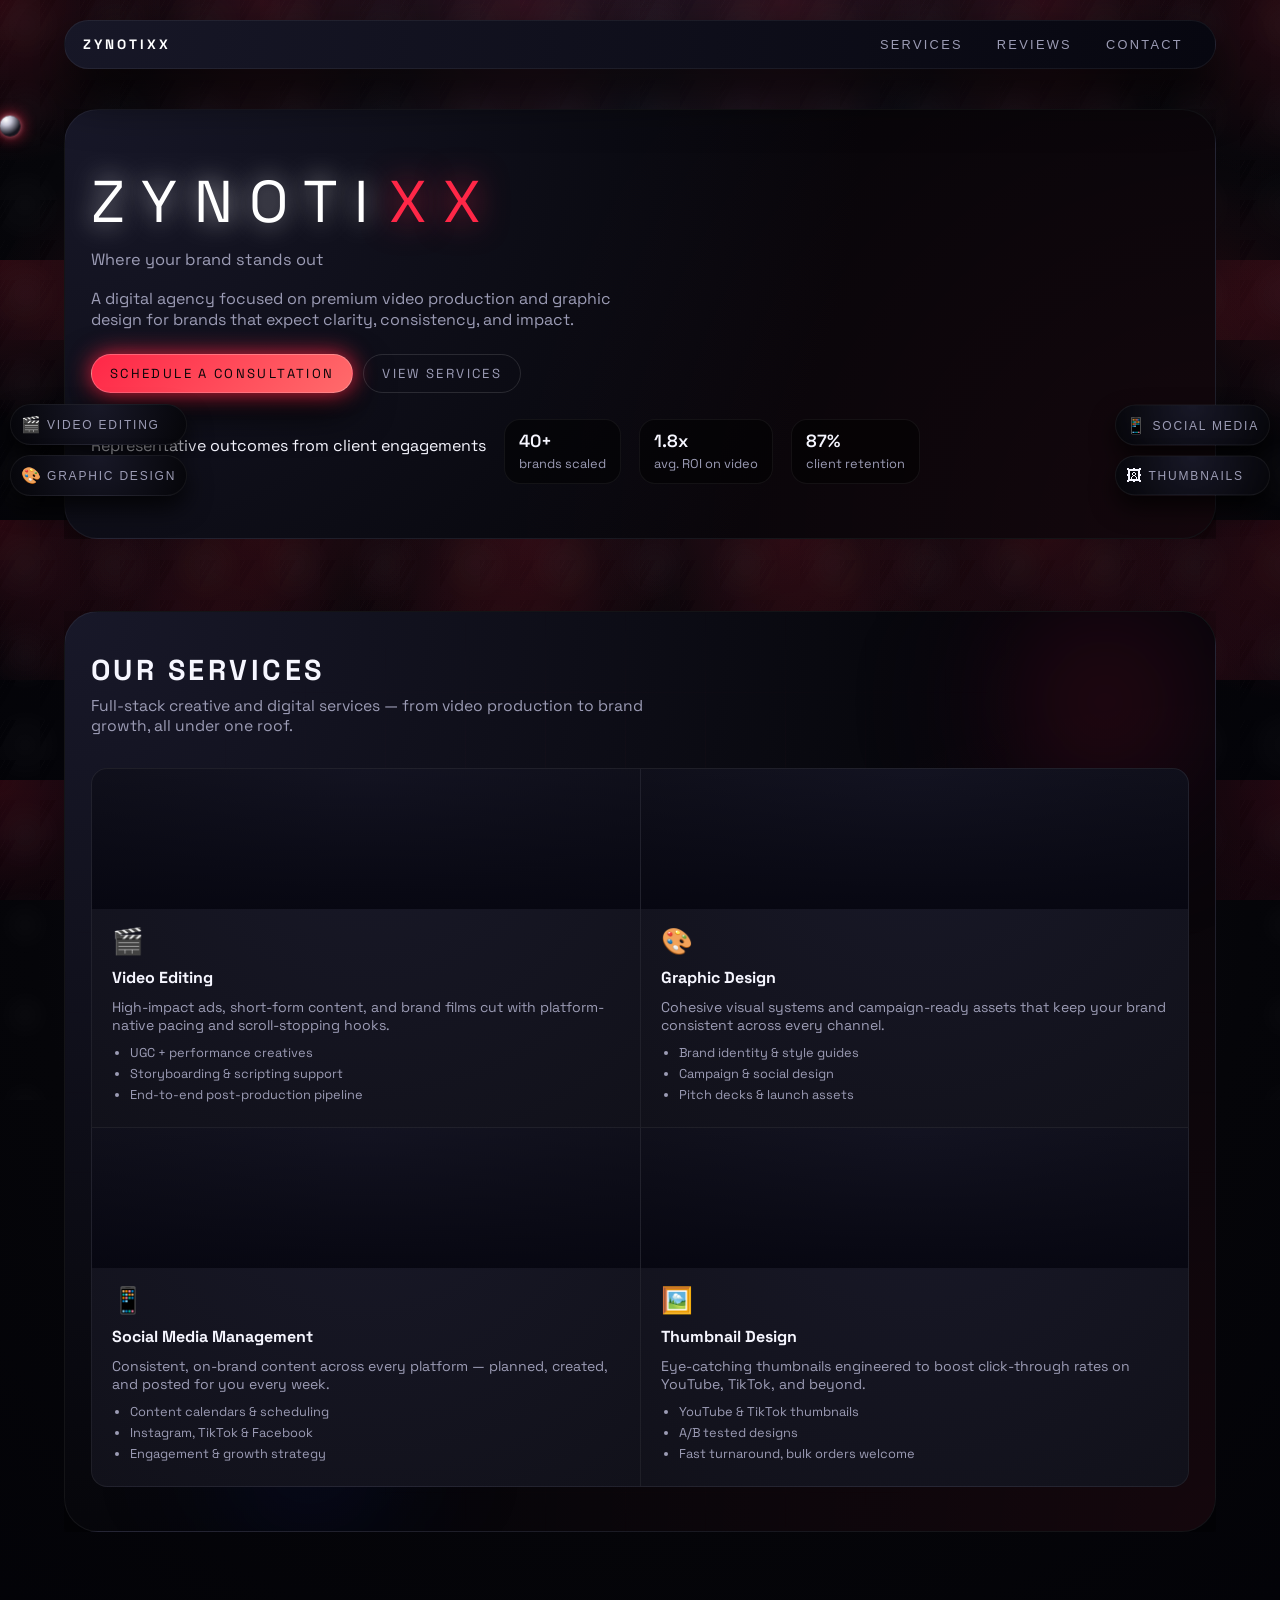
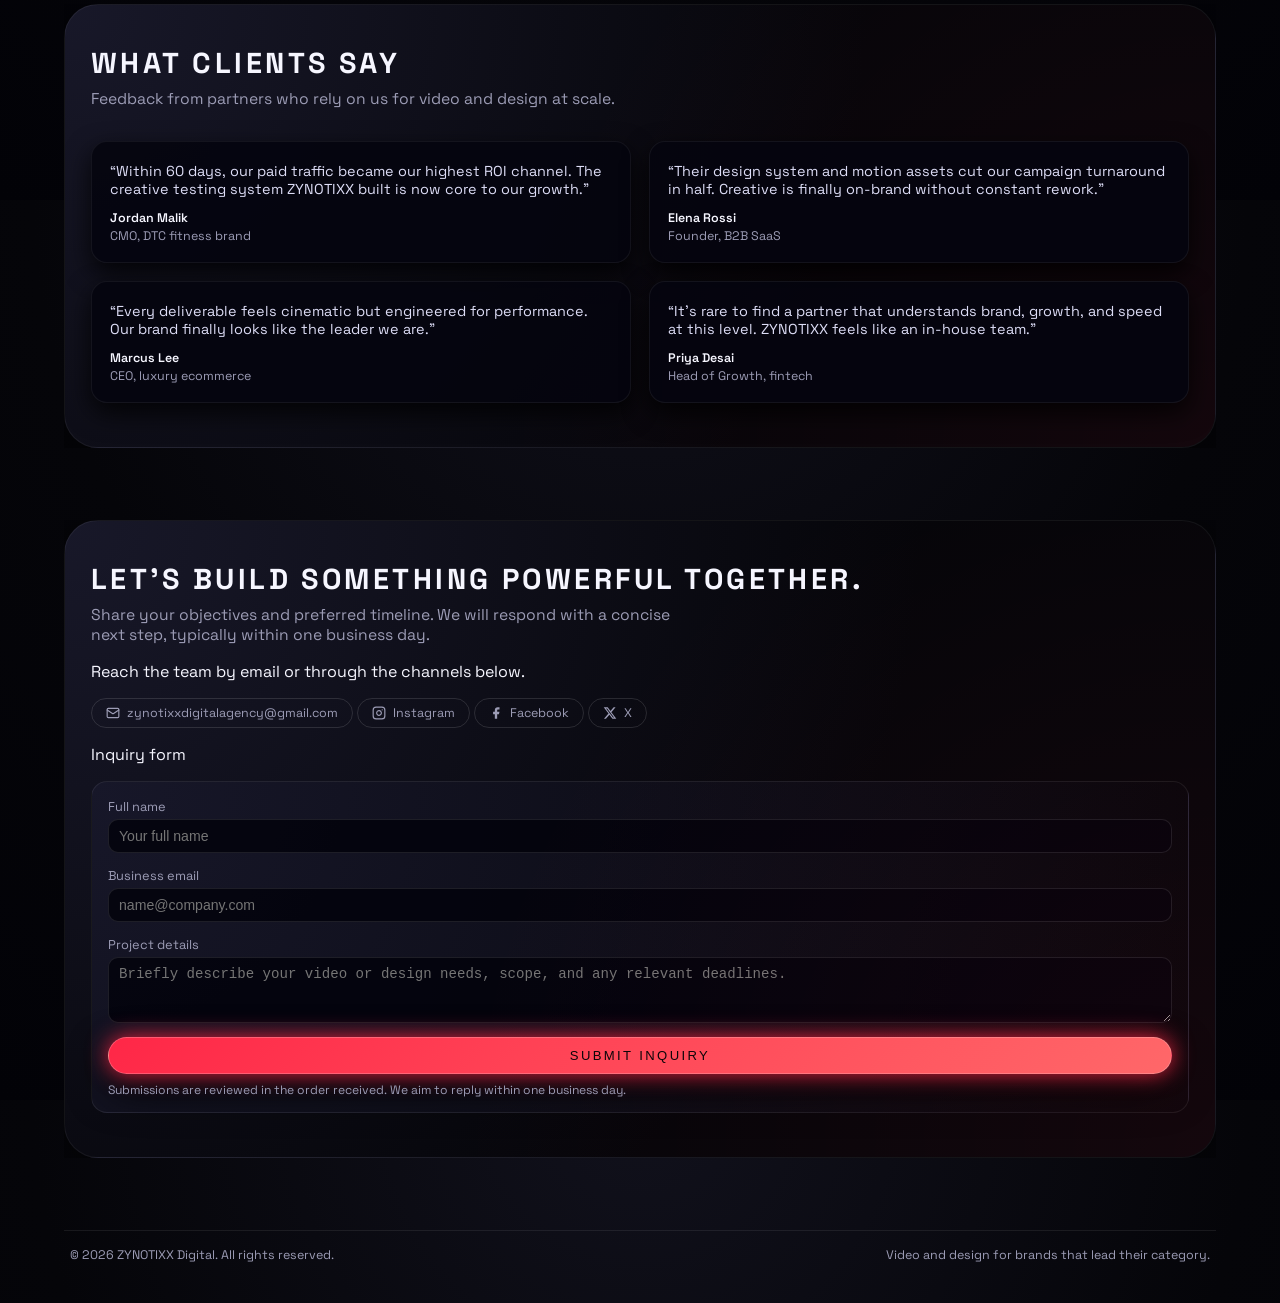
==== commit 63b6a06b: "2 icons left 2 right" ====
--- a/index.html
+++ b/index.html
@@ -45,6 +45,17 @@
         </button>
       </aside>
 
+      <aside class="side-icons side-icons-right">
+        <button type="button" class="side-icon" data-target="#services">
+          <span class="side-icon-glyph" aria-hidden="true">&#128241;</span>
+          <span class="side-icon-label">Social Media</span>
+        </button>
+        <button type="button" class="side-icon" data-target="#services">
+          <span class="side-icon-glyph" aria-hidden="true">&#128444;</span>
+          <span class="side-icon-label">Thumbnails</span>
+        </button>
+      </aside>
+
       <header class="site-header">
         <div class="logo">ZYNOTIXX</div>
         <nav class="nav">
@@ -134,7 +145,7 @@
             </article>
             <article class="service-card service-card--social">
               <div class="service-glow"></div>
-              <div class="service-card-img" style="background-image: url('https://images.unsplash.com/photo-1611162617213-7d7a39e9b1d7?w=600&q=80&fit=crop')"></div>
+              <div class="service-card-img" style="background-image: url('https://images.unsplash.com/photo-1432888498266-38ffec3eaf0a?w=600&q=80&fit=crop')"></div>
               <div class="service-card-body">
                 <div class="service-icon">📱</div>
                 <h3>Social Media Management</h3>
